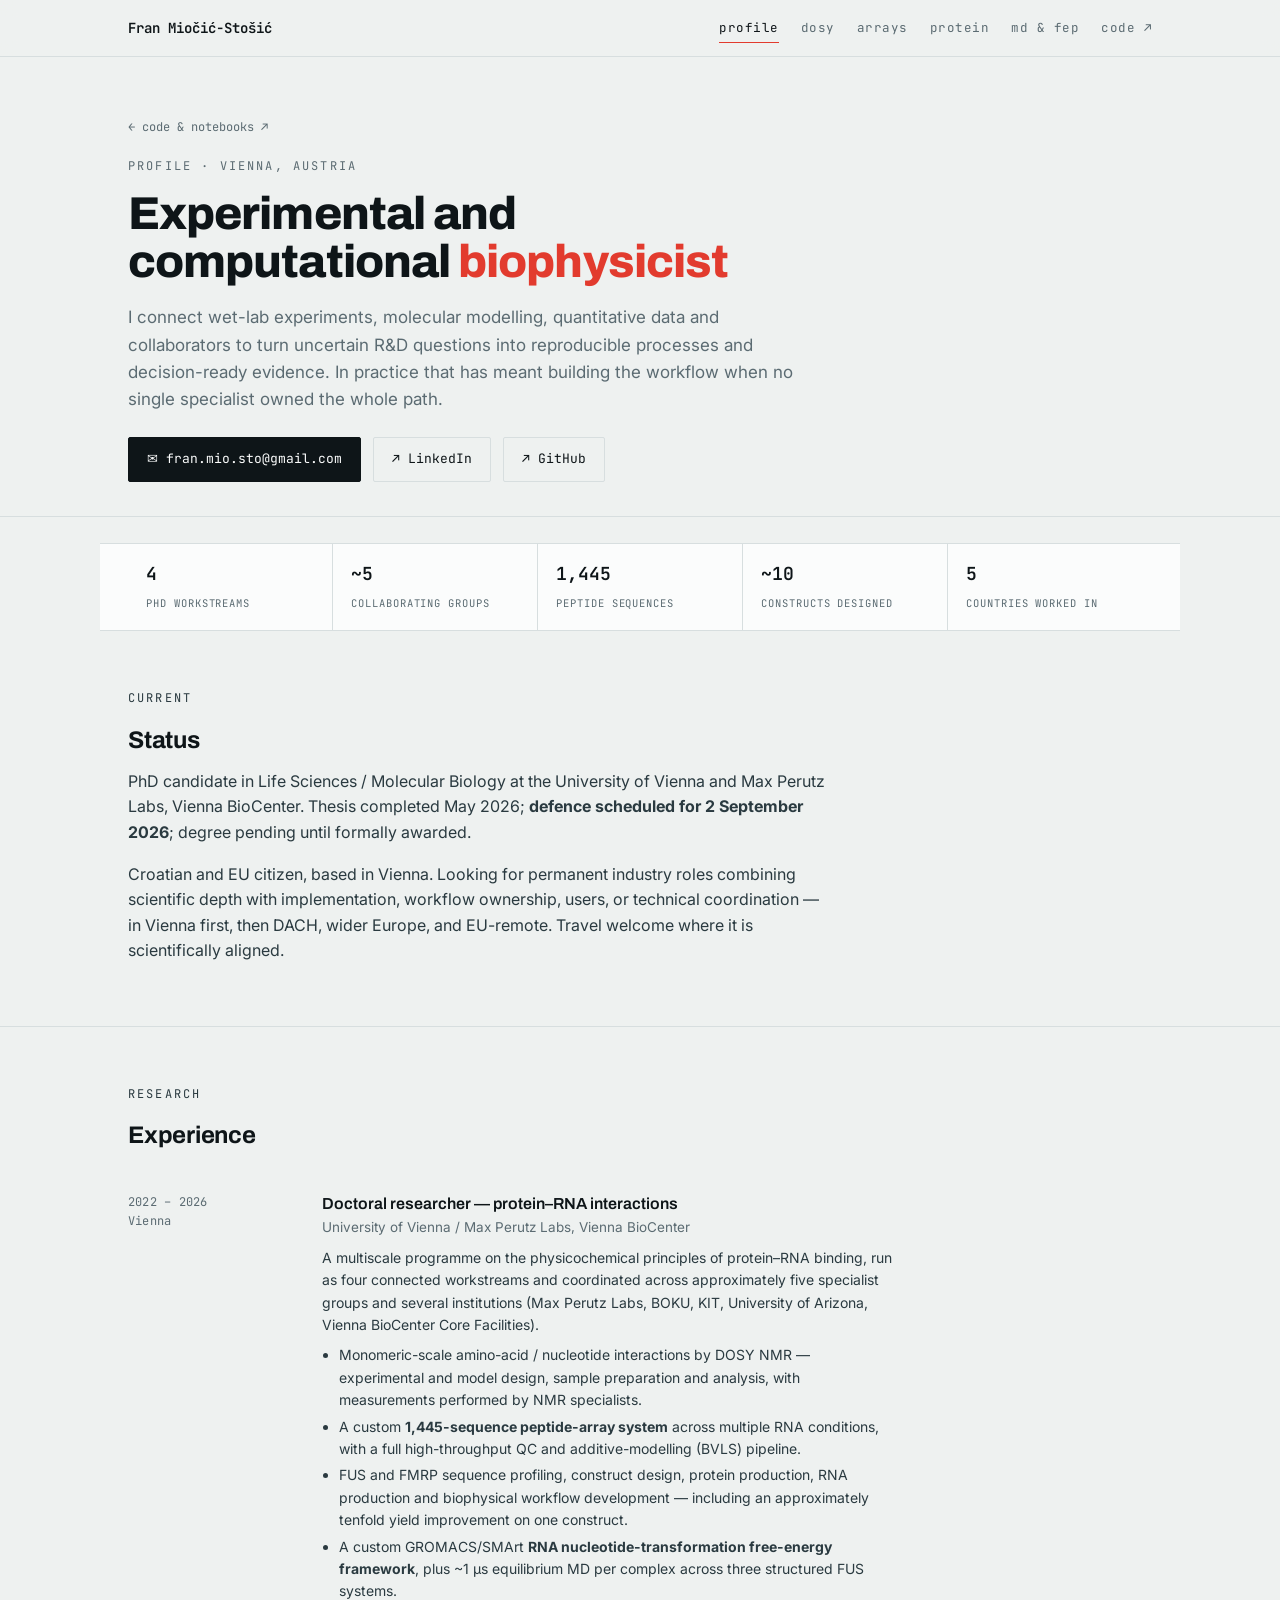
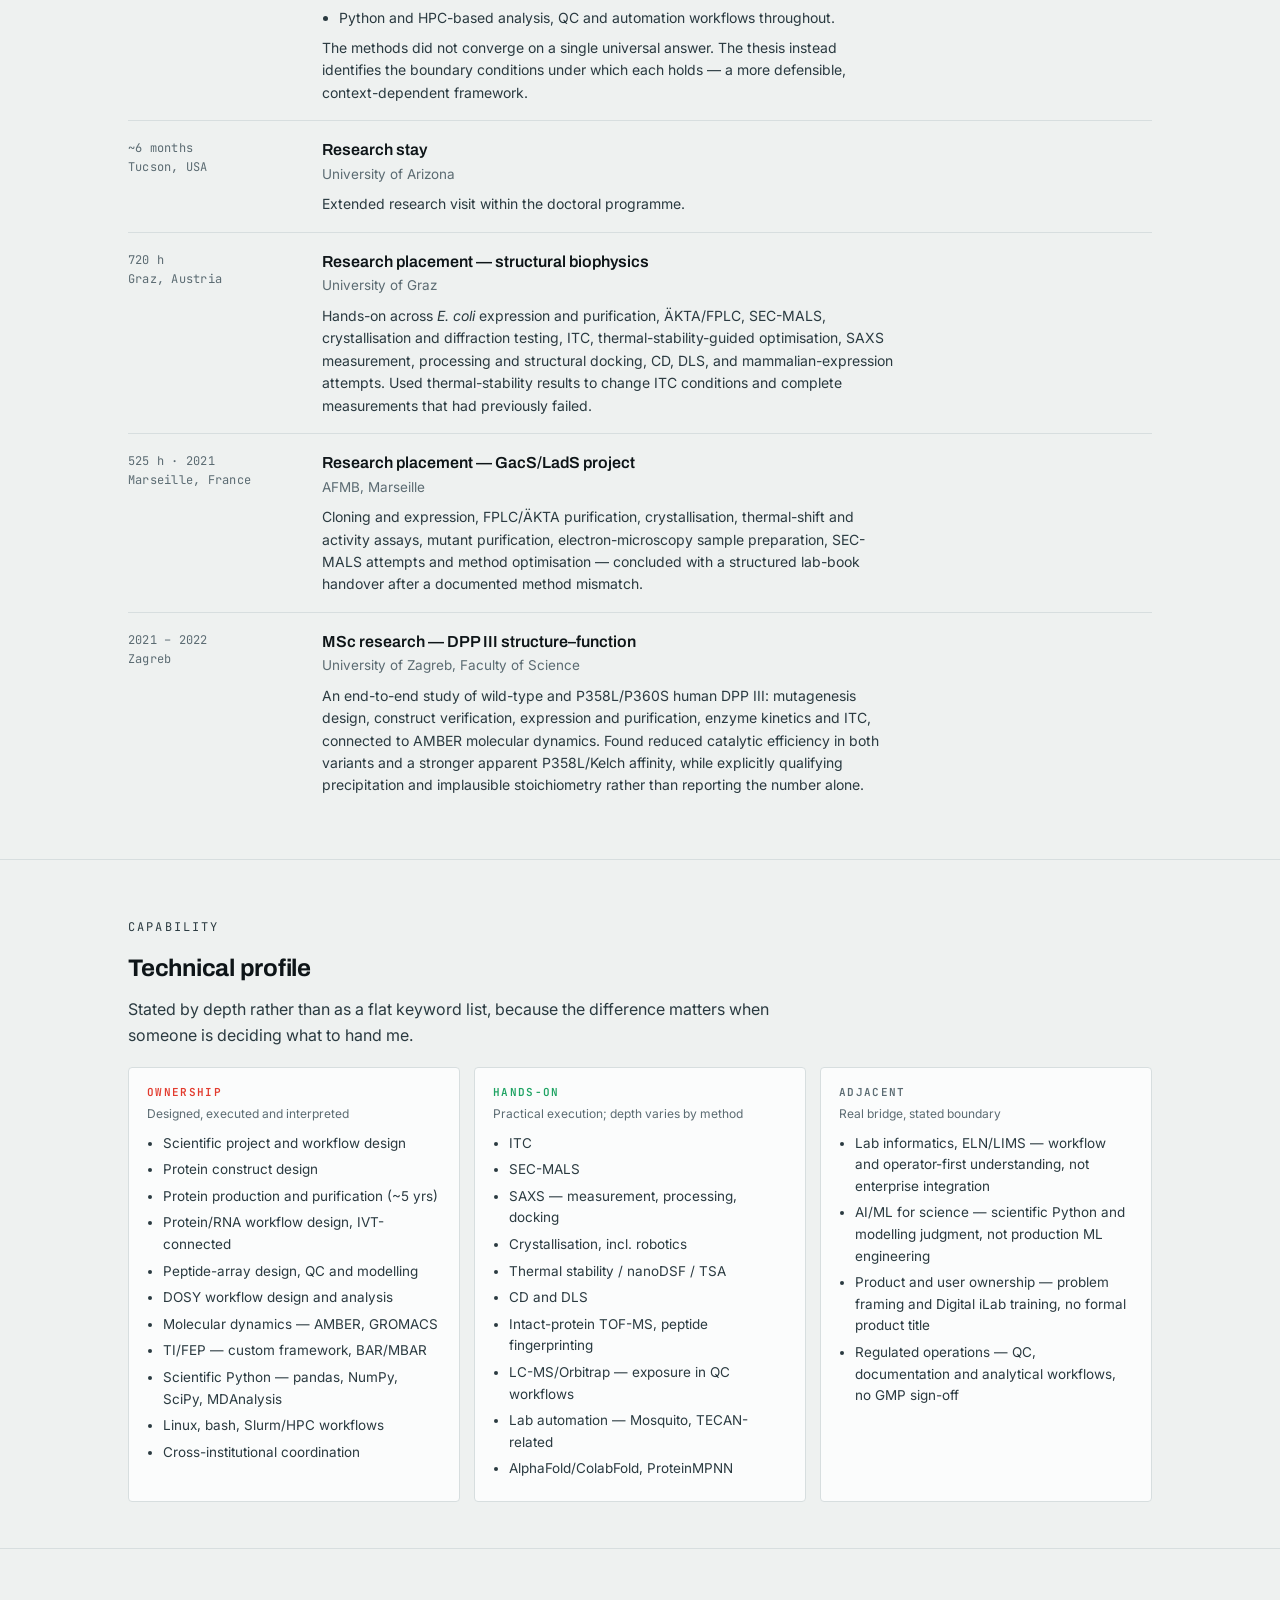
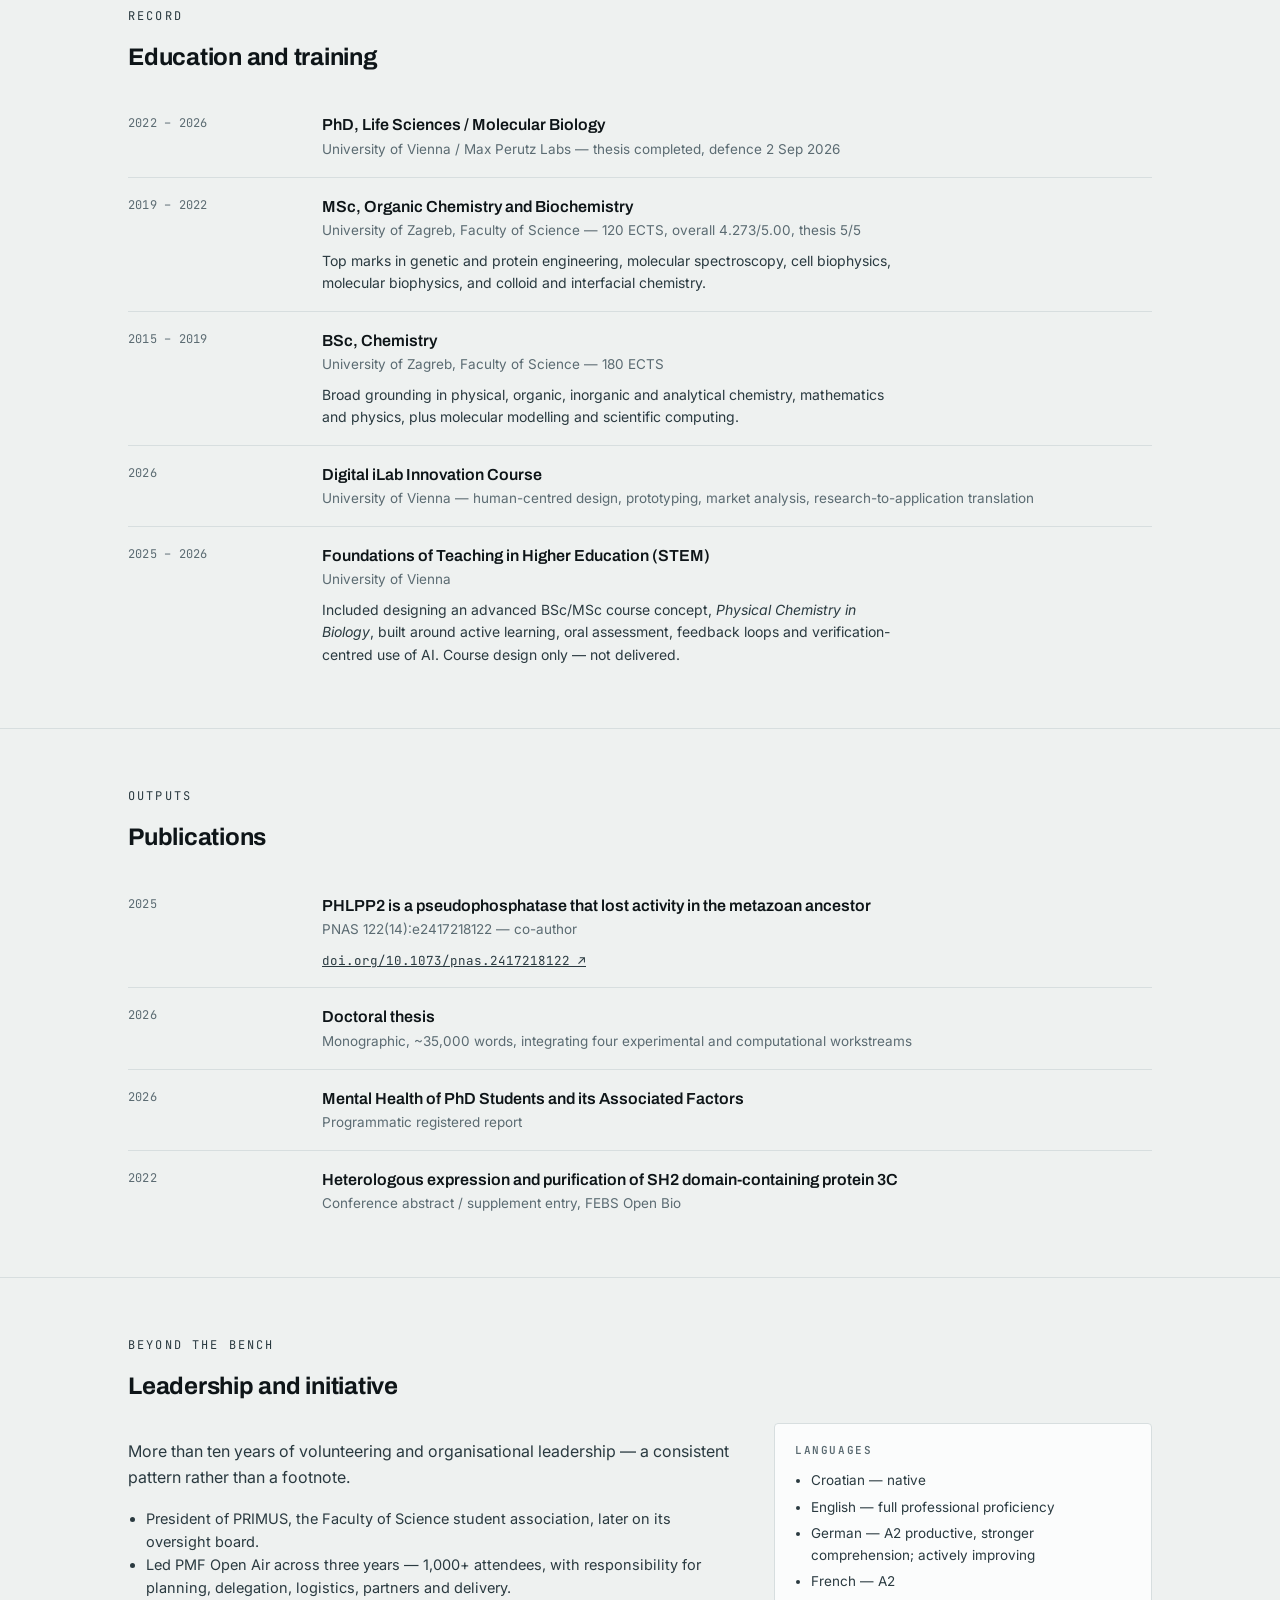
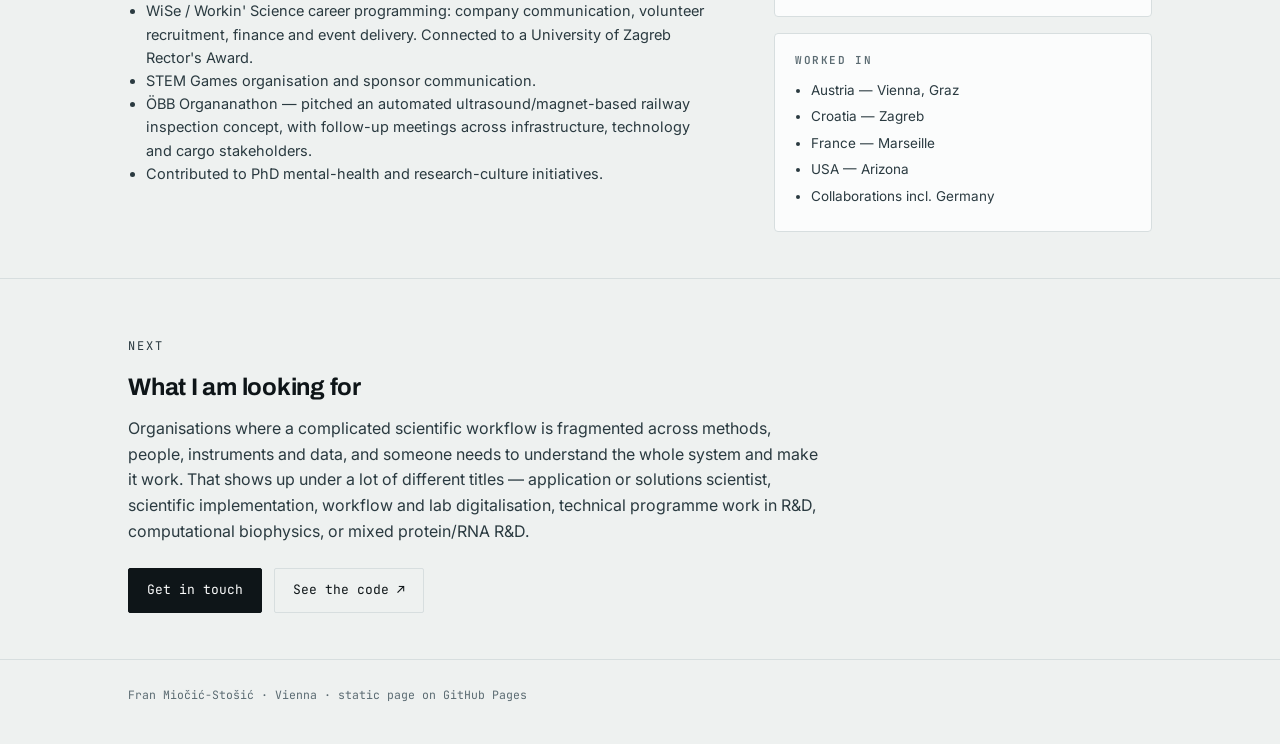
==== index.html @ 75b1667c "Add files via upload" ====
<!doctype html>
<html lang="en">
<head>
<meta charset="utf-8">
<meta name="viewport" content="width=device-width, initial-scale=1">
<title>Profile — Fran Miočić-Stošić</title>
<meta name="description" content="Experimental and computational biophysicist, Vienna. Protein–RNA workflows across wet lab, molecular simulation, and quantitative analysis.">
<link rel="preconnect" href="https://fonts.googleapis.com">
<link rel="preconnect" href="https://fonts.gstatic.com" crossorigin>
<link href="https://fonts.googleapis.com/css2?family=Archivo:wght@500;600;700;800&family=Inter:wght@400;500;600&family=JetBrains+Mono:wght@400;500;600&display=swap" rel="stylesheet">
<link rel="stylesheet" href="assets/site.css">
<style>
.cv-row{display:grid;grid-template-columns:170px 1fr;gap:24px;padding:16px 0;border-top:1px solid var(--hair)}
.cv-row:first-of-type{border-top:none}
.cv-when{font-family:var(--mono);font-size:12px;color:var(--muted);letter-spacing:.02em;padding-top:2px}
.cv-what b{font-family:var(--display);font-size:16px;font-weight:600;display:block}
.cv-what .where{font-size:13.5px;color:var(--muted);margin-top:1px}
.cv-what p{font-size:14px;margin:8px 0 0;max-width:64ch}
.cv-what ul{margin:8px 0 0;padding-left:17px;font-size:14px;color:#2a3a40;max-width:64ch}
.cv-what ul li{margin-bottom:4px}
@media(max-width:640px){.cv-row{grid-template-columns:1fr;gap:6px}}
.skillgrid{display:grid;grid-template-columns:repeat(3,1fr);gap:14px;margin-top:18px}
@media(max-width:860px){.skillgrid{grid-template-columns:1fr}}
.skillcol{background:var(--paper);border:1px solid var(--hair);border-radius:4px;padding:16px 18px}
.skillcol h4{font-family:var(--mono);font-size:11px;letter-spacing:.12em;text-transform:uppercase;margin:0 0 4px;font-weight:600}
.skillcol .sub{font-size:12px;color:var(--muted);margin:0 0 10px;line-height:1.45}
.skillcol ul{margin:0;padding-left:16px;font-size:13.5px;color:#2a3a40}
.skillcol ul li{margin-bottom:5px}
.t1 h4{color:var(--cy5)} .t2 h4{color:var(--cy3)} .t3 h4{color:var(--muted)}
.factbar{display:flex;flex-wrap:wrap;gap:0;border-top:1px solid var(--hair);border-bottom:1px solid var(--hair);background:var(--paper);margin-top:26px}
.factbar div{flex:1 1 0;min-width:150px;padding:16px 18px;border-left:1px solid var(--hair)}
.factbar div:first-child{border-left:none}
.factbar b{font-family:var(--mono);font-weight:600;font-size:18px;display:block}
.factbar span{font-family:var(--mono);font-size:10.5px;letter-spacing:.09em;text-transform:uppercase;color:var(--muted)}
</style>
</head>
<body>

<div class="topbar"><div class="wrap">
  <a class="brandmark" href="index.html">Fran Miočić-Stošić</a>
  <nav class="navlinks">
    <a class="here" href="index.html">profile</a>
    <a href="dosy-binding-modelling.html">dosy</a>
    <a href="peptide-array-binding.html">arrays</a>
    <a href="protein-expression-purification.html">protein</a>
    <a href="md-free-energy-perturbation.html">md &amp; fep</a>
    <a class="hide-sm" href="https://franmiosto-hub.github.io/biophysics-portfolio/#work" target="_blank" rel="noopener noreferrer">code ↗</a>
  </nav>
</div></div>

<header class="pagehead"><div class="wrap">
  <a class="crumb" href="https://franmiosto-hub.github.io/biophysics-portfolio/" target="_blank" rel="noopener noreferrer">← code &amp; notebooks ↗</a>
  <p class="eyebrow" style="margin-top:18px">Profile · Vienna, Austria</p>
  <h1>Experimental and computational <span class="accent">biophysicist</span></h1>
  <p class="lede">I connect wet-lab experiments, molecular modelling, quantitative data and collaborators to turn uncertain R&amp;D questions into reproducible processes and decision-ready evidence. In practice that has meant building the workflow when no single specialist owned the whole path.</p>
  <div class="cta-row">
    <a class="btn" href="mailto:fran.mio.sto@gmail.com">✉ fran.mio.sto@gmail.com</a>
    <a class="btn ghost" href="https://www.linkedin.com/in/fran-mio%C4%8Di%C4%87-sto%C5%A1i%C4%87-3236ba212/" target="_blank" rel="noopener noreferrer">↗ LinkedIn</a>
    <a class="btn ghost" href="https://github.com/franmiosto-hub" target="_blank" rel="noopener noreferrer">↗ GitHub</a>
  </div>
</div></header>

<div class="factbar wrap" style="max-width:1080px">
  <div><b>4</b><span>PhD workstreams</span></div>
  <div><b>~5</b><span>collaborating groups</span></div>
  <div><b>1,445</b><span>peptide sequences</span></div>
  <div><b>~10</b><span>constructs designed</span></div>
  <div><b>5</b><span>countries worked in</span></div>
</div>

<main>

<section class="section"><div class="wrap">
  <p class="eyebrow">Current</p>
  <h2>Status</h2>
  <p style="margin-top:10px">PhD candidate in Life Sciences / Molecular Biology at the University of Vienna and Max Perutz Labs, Vienna BioCenter. Thesis completed May 2026; <strong>defence scheduled for 2 September 2026</strong>; degree pending until formally awarded.</p>
  <p>Croatian and EU citizen, based in Vienna. Looking for permanent industry roles combining scientific depth with implementation, workflow ownership, users, or technical coordination — in Vienna first, then DACH, wider Europe, and EU-remote. Travel welcome where it is scientifically aligned.</p>
</div></section>

<hr class="rule">

<section class="section"><div class="wrap">
  <p class="eyebrow">Research</p>
  <h2>Experience</h2>

  <div style="margin-top:20px">
    <div class="cv-row">
      <div class="cv-when">2022 – 2026<br>Vienna</div>
      <div class="cv-what">
        <b>Doctoral researcher — protein–RNA interactions</b>
        <div class="where">University of Vienna / Max Perutz Labs, Vienna BioCenter</div>
        <p>A multiscale programme on the physicochemical principles of protein–RNA binding, run as four connected workstreams and coordinated across approximately five specialist groups and several institutions (Max Perutz Labs, BOKU, KIT, University of Arizona, Vienna BioCenter Core Facilities).</p>
        <ul>
          <li>Monomeric-scale amino-acid / nucleotide interactions by DOSY NMR — experimental and model design, sample preparation and analysis, with measurements performed by NMR specialists.</li>
          <li>A custom <strong>1,445-sequence peptide-array system</strong> across multiple RNA conditions, with a full high-throughput QC and additive-modelling (BVLS) pipeline.</li>
          <li>FUS and FMRP sequence profiling, construct design, protein production, RNA production and biophysical workflow development — including an approximately tenfold yield improvement on one construct.</li>
          <li>A custom GROMACS/SMArt <strong>RNA nucleotide-transformation free-energy framework</strong>, plus ~1 µs equilibrium MD per complex across three structured FUS systems.</li>
          <li>Python and HPC-based analysis, QC and automation workflows throughout.</li>
        </ul>
        <p>The methods did not converge on a single universal answer. The thesis instead identifies the boundary conditions under which each holds — a more defensible, context-dependent framework.</p>
      </div>
    </div>

    <div class="cv-row">
      <div class="cv-when">~6 months<br>Tucson, USA</div>
      <div class="cv-what">
        <b>Research stay</b>
        <div class="where">University of Arizona</div>
        <p>Extended research visit within the doctoral programme.</p>
      </div>
    </div>

    <div class="cv-row">
      <div class="cv-when">720 h<br>Graz, Austria</div>
      <div class="cv-what">
        <b>Research placement — structural biophysics</b>
        <div class="where">University of Graz</div>
        <p>Hands-on across <em>E. coli</em> expression and purification, ÄKTA/FPLC, SEC-MALS, crystallisation and diffraction testing, ITC, thermal-stability-guided optimisation, SAXS measurement, processing and structural docking, CD, DLS, and mammalian-expression attempts. Used thermal-stability results to change ITC conditions and complete measurements that had previously failed.</p>
      </div>
    </div>

    <div class="cv-row">
      <div class="cv-when">525 h · 2021<br>Marseille, France</div>
      <div class="cv-what">
        <b>Research placement — GacS/LadS project</b>
        <div class="where">AFMB, Marseille</div>
        <p>Cloning and expression, FPLC/ÄKTA purification, crystallisation, thermal-shift and activity assays, mutant purification, electron-microscopy sample preparation, SEC-MALS attempts and method optimisation — concluded with a structured lab-book handover after a documented method mismatch.</p>
      </div>
    </div>

    <div class="cv-row">
      <div class="cv-when">2021 – 2022<br>Zagreb</div>
      <div class="cv-what">
        <b>MSc research — DPP III structure–function</b>
        <div class="where">University of Zagreb, Faculty of Science</div>
        <p>An end-to-end study of wild-type and P358L/P360S human DPP III: mutagenesis design, construct verification, expression and purification, enzyme kinetics and ITC, connected to AMBER molecular dynamics. Found reduced catalytic efficiency in both variants and a stronger apparent P358L/Kelch affinity, while explicitly qualifying precipitation and implausible stoichiometry rather than reporting the number alone.</p>
      </div>
    </div>
  </div>
</div></section>

<hr class="rule">

<section class="section"><div class="wrap">
  <p class="eyebrow">Capability</p>
  <h2>Technical profile</h2>
  <p style="margin-top:10px;max-width:70ch">Stated by depth rather than as a flat keyword list, because the difference matters when someone is deciding what to hand me.</p>

  <div class="skillgrid">
    <div class="skillcol t1">
      <h4>Ownership</h4>
      <p class="sub">Designed, executed and interpreted</p>
      <ul>
        <li>Scientific project and workflow design</li>
        <li>Protein construct design</li>
        <li>Protein production and purification (~5 yrs)</li>
        <li>Protein/RNA workflow design, IVT-connected</li>
        <li>Peptide-array design, QC and modelling</li>
        <li>DOSY workflow design and analysis</li>
        <li>Molecular dynamics — AMBER, GROMACS</li>
        <li>TI/FEP — custom framework, BAR/MBAR</li>
        <li>Scientific Python — pandas, NumPy, SciPy, MDAnalysis</li>
        <li>Linux, bash, Slurm/HPC workflows</li>
        <li>Cross-institutional coordination</li>
      </ul>
    </div>
    <div class="skillcol t2">
      <h4>Hands-on</h4>
      <p class="sub">Practical execution; depth varies by method</p>
      <ul>
        <li>ITC</li>
        <li>SEC-MALS</li>
        <li>SAXS — measurement, processing, docking</li>
        <li>Crystallisation, incl. robotics</li>
        <li>Thermal stability / nanoDSF / TSA</li>
        <li>CD and DLS</li>
        <li>Intact-protein TOF-MS, peptide fingerprinting</li>
        <li>LC-MS/Orbitrap — exposure in QC workflows</li>
        <li>Lab automation — Mosquito, TECAN-related</li>
        <li>AlphaFold/ColabFold, ProteinMPNN</li>
      </ul>
    </div>
    <div class="skillcol t3">
      <h4>Adjacent</h4>
      <p class="sub">Real bridge, stated boundary</p>
      <ul>
        <li>Lab informatics, ELN/LIMS — workflow and operator-first understanding, not enterprise integration</li>
        <li>AI/ML for science — scientific Python and modelling judgment, not production ML engineering</li>
        <li>Product and user ownership — problem framing and Digital iLab training, no formal product title</li>
        <li>Regulated operations — QC, documentation and analytical workflows, no GMP sign-off</li>
      </ul>
    </div>
  </div>
</div></section>

<hr class="rule">

<section class="section"><div class="wrap">
  <p class="eyebrow">Record</p>
  <h2>Education and training</h2>
  <div style="margin-top:20px">
    <div class="cv-row">
      <div class="cv-when">2022 – 2026</div>
      <div class="cv-what"><b>PhD, Life Sciences / Molecular Biology</b>
        <div class="where">University of Vienna / Max Perutz Labs — thesis completed, defence 2 Sep 2026</div></div>
    </div>
    <div class="cv-row">
      <div class="cv-when">2019 – 2022</div>
      <div class="cv-what"><b>MSc, Organic Chemistry and Biochemistry</b>
        <div class="where">University of Zagreb, Faculty of Science — 120 ECTS, overall 4.273/5.00, thesis 5/5</div>
        <p>Top marks in genetic and protein engineering, molecular spectroscopy, cell biophysics, molecular biophysics, and colloid and interfacial chemistry.</p></div>
    </div>
    <div class="cv-row">
      <div class="cv-when">2015 – 2019</div>
      <div class="cv-what"><b>BSc, Chemistry</b>
        <div class="where">University of Zagreb, Faculty of Science — 180 ECTS</div>
        <p>Broad grounding in physical, organic, inorganic and analytical chemistry, mathematics and physics, plus molecular modelling and scientific computing.</p></div>
    </div>
    <div class="cv-row">
      <div class="cv-when">2026</div>
      <div class="cv-what"><b>Digital iLab Innovation Course</b>
        <div class="where">University of Vienna — human-centred design, prototyping, market analysis, research-to-application translation</div></div>
    </div>
    <div class="cv-row">
      <div class="cv-when">2025 – 2026</div>
      <div class="cv-what"><b>Foundations of Teaching in Higher Education (STEM)</b>
        <div class="where">University of Vienna</div>
        <p>Included designing an advanced BSc/MSc course concept, <em>Physical Chemistry in Biology</em>, built around active learning, oral assessment, feedback loops and verification-centred use of AI. Course design only — not delivered.</p></div>
    </div>
  </div>
</div></section>

<hr class="rule">

<section class="section"><div class="wrap">
  <p class="eyebrow">Outputs</p>
  <h2>Publications</h2>
  <div style="margin-top:20px">
    <div class="cv-row">
      <div class="cv-when">2025</div>
      <div class="cv-what"><b>PHLPP2 is a pseudophosphatase that lost activity in the metazoan ancestor</b>
        <div class="where">PNAS 122(14):e2417218122 — co-author</div>
        <p><a href="https://doi.org/10.1073/pnas.2417218122" target="_blank" rel="noopener noreferrer" class="mono" style="font-size:12.5px">doi.org/10.1073/pnas.2417218122 ↗</a></p></div>
    </div>
    <div class="cv-row">
      <div class="cv-when">2026</div>
      <div class="cv-what"><b>Doctoral thesis</b>
        <div class="where">Monographic, ~35,000 words, integrating four experimental and computational workstreams</div></div>
    </div>
    <div class="cv-row">
      <div class="cv-when">2026</div>
      <div class="cv-what"><b>Mental Health of PhD Students and its Associated Factors</b>
        <div class="where">Programmatic registered report</div></div>
    </div>
    <div class="cv-row">
      <div class="cv-when">2022</div>
      <div class="cv-what"><b>Heterologous expression and purification of SH2 domain-containing protein 3C</b>
        <div class="where">Conference abstract / supplement entry, FEBS Open Bio</div></div>
    </div>
  </div>
</div></section>

<hr class="rule">

<section class="section"><div class="wrap">
  <p class="eyebrow">Beyond the bench</p>
  <h2>Leadership and initiative</h2>
  <div class="cols" style="margin-top:18px">
    <div>
      <p>More than ten years of volunteering and organisational leadership — a consistent pattern rather than a footnote.</p>
      <ul style="font-size:14.5px;color:#2a3a40;max-width:64ch;padding-left:18px">
        <li>President of PRIMUS, the Faculty of Science student association, later on its oversight board.</li>
        <li>Led PMF Open Air across three years — 1,000+ attendees, with responsibility for planning, delegation, logistics, partners and delivery.</li>
        <li>WiSe / Workin' Science career programming: company communication, volunteer recruitment, finance and event delivery. Connected to a University of Zagreb Rector's Award.</li>
        <li>STEM Games organisation and sponsor communication.</li>
        <li>ÖBB Organanathon — pitched an automated ultrasound/magnet-based railway inspection concept, with follow-up meetings across infrastructure, technology and cargo stakeholders.</li>
        <li>Contributed to PhD mental-health and research-culture initiatives.</li>
      </ul>
    </div>
    <aside>
      <div class="panel">
        <h4>Languages</h4>
        <ul>
          <li>Croatian — native</li>
          <li>English — full professional proficiency</li>
          <li>German — A2 productive, stronger comprehension; actively improving</li>
          <li>French — A2</li>
        </ul>
      </div>
      <div class="panel">
        <h4>Worked in</h4>
        <ul>
          <li>Austria — Vienna, Graz</li>
          <li>Croatia — Zagreb</li>
          <li>France — Marseille</li>
          <li>USA — Arizona</li>
          <li>Collaborations incl. Germany</li>
        </ul>
      </div>
    </aside>
  </div>
</div></section>

<hr class="rule">

<section class="section"><div class="wrap">
  <p class="eyebrow">Next</p>
  <h2>What I am looking for</h2>
  <p style="margin-top:10px">Organisations where a complicated scientific workflow is fragmented across methods, people, instruments and data, and someone needs to understand the whole system and make it work. That shows up under a lot of different titles — application or solutions scientist, scientific implementation, workflow and lab digitalisation, technical programme work in R&amp;D, computational biophysics, or mixed protein/RNA R&amp;D.</p>
  <div class="cta-row">
    <a class="btn" href="mailto:fran.mio.sto@gmail.com">Get in touch</a>
    <a class="btn ghost" href="https://franmiosto-hub.github.io/biophysics-portfolio/#work" target="_blank" rel="noopener noreferrer">See the code ↗</a>
  </div>
</div></section>

</main>

<footer><div class="wrap">Fran Miočić-Stošić · Vienna · static page on GitHub Pages</div></footer>
</body>
</html>
---- assets/site.css ----
/* Shared styles for biophysics-portfolio subpages.
   Palette and typography mirror index.html. */
:root{
  --bench:#eef1f0; --paper:#fbfcfc; --ink:#0e1518; --muted:#5b6b72;
  --hair:#d7dedf; --cy5:#e23b2e; --cy3:#1fa363;
  --display:'Archivo',system-ui,sans-serif; --body:'Inter',system-ui,sans-serif; --mono:'JetBrains Mono',monospace;
}
*{box-sizing:border-box}
html{scroll-behavior:smooth}
body{margin:0;background:var(--bench);color:var(--ink);font-family:var(--body);line-height:1.6;-webkit-font-smoothing:antialiased}
a{color:inherit}
.wrap{max-width:1080px;margin:0 auto;padding:0 28px}
.mono{font-family:var(--mono)}
.eyebrow{font-family:var(--mono);font-size:12px;letter-spacing:.18em;text-transform:uppercase;color:var(--muted)}

/* topbar */
.topbar{position:sticky;top:0;z-index:20;background:rgba(238,241,240,.82);backdrop-filter:blur(8px);border-bottom:1px solid var(--hair)}
.topbar .wrap{display:flex;align-items:center;justify-content:space-between;height:56px}
.brandmark{font-family:var(--mono);font-weight:600;font-size:14px;text-decoration:none}
.navlinks{display:flex;gap:22px;font-family:var(--mono);font-size:12.5px;letter-spacing:.04em}
.navlinks a{color:var(--muted);text-decoration:none;padding:4px 0;border-bottom:1px solid transparent;transition:.15s}
.navlinks a:hover,.navlinks a:focus-visible{color:var(--ink);border-color:var(--cy5)}
.navlinks a.here{color:var(--ink);border-color:var(--cy5)}
@media(max-width:760px){.navlinks{gap:14px;font-size:11.5px}}
@media(max-width:560px){.navlinks a.hide-sm{display:none}}

/* page header */
.pagehead{padding:56px 0 34px;border-bottom:1px solid var(--hair)}
.crumb{font-family:var(--mono);font-size:12px;color:var(--muted);text-decoration:none}
.crumb:hover{color:var(--cy5)}
.pagehead h1{font-family:var(--display);font-weight:800;font-size:clamp(28px,4.4vw,46px);line-height:1.05;letter-spacing:-.02em;margin:14px 0 0;max-width:22ch}
.pagehead h1 .accent{color:var(--cy5)}
.lede{font-size:17px;color:var(--muted);max-width:62ch;margin:18px 0 0}
.lede strong{color:var(--ink);font-weight:600}
.tags{display:flex;flex-wrap:wrap;gap:6px;margin-top:22px}
.tag{font-family:var(--mono);font-size:10.5px;letter-spacing:.03em;color:var(--muted);border:1px solid var(--hair);border-radius:2px;padding:3px 8px;background:var(--paper)}

/* content */
.section{padding:46px 0}
.section h2{font-family:var(--display);font-weight:700;font-size:24px;letter-spacing:-.01em;margin:0 0 4px}
.section h3{font-family:var(--display);font-weight:600;font-size:17px;margin:26px 0 6px}
.section p{max-width:70ch;color:#2a3a40}
.rule{border:none;border-top:1px solid var(--hair);margin:0}

/* two-column layout */
.cols{display:grid;grid-template-columns:1.6fr 1fr;gap:42px;align-items:start}
@media(max-width:860px){.cols{grid-template-columns:1fr;gap:28px}}

/* side panel */
.panel{background:var(--paper);border:1px solid var(--hair);border-radius:4px;padding:18px 20px}
.panel h4{font-family:var(--mono);font-size:11px;letter-spacing:.14em;text-transform:uppercase;color:var(--muted);margin:0 0 10px;font-weight:600}
.panel ul{margin:0;padding-left:16px;font-size:13.5px;color:#2a3a40}
.panel ul li{margin-bottom:5px}
.panel + .panel{margin-top:16px}

/* step list */
.steps{counter-reset:step;list-style:none;padding:0;margin:14px 0 0}
.steps li{counter-increment:step;position:relative;padding:0 0 16px 44px;border-left:1px solid var(--hair);margin-left:14px}
.steps li:last-child{border-left-color:transparent;padding-bottom:0}
.steps li::before{content:counter(step,decimal-leading-zero);position:absolute;left:-14px;top:0;width:28px;height:28px;display:grid;place-items:center;border-radius:3px;background:var(--cy5);color:var(--paper);font-family:var(--mono);font-size:11px;font-weight:600}
.steps li.alt::before{background:var(--cy3)}
.steps b{font-family:var(--display);font-size:15px;display:block;margin-bottom:2px}
.steps span{font-size:13.5px;color:var(--muted)}

/* code block */
pre.code-block{background:var(--paper);border:1px solid var(--hair);border-left:3px solid var(--cy3);border-radius:3px;padding:14px 16px;overflow-x:auto;font-family:var(--mono);font-size:12.5px;line-height:1.65;color:#243036;margin:14px 0}

/* figure */
.figure{background:var(--paper);border:1px solid var(--hair);border-radius:4px;padding:16px 16px 10px}
.figure .figlabel{display:flex;justify-content:space-between;font-family:var(--mono);font-size:11px;color:var(--muted);letter-spacing:.06em;margin-bottom:6px}
.figcap{font-family:var(--mono);font-size:11px;color:var(--muted);margin-top:8px;line-height:1.5}
svg .grid{stroke:var(--hair);stroke-width:1}
svg .axis{stroke:#b9c3c5;stroke-width:1}
svg .curve{fill:none;stroke-width:2.5;stroke-linecap:round}
svg .c5{stroke:var(--cy5)} svg .c3{stroke:var(--cy3)}

/* notebook links */
.nblist{display:grid;gap:2px;margin-top:10px}
.nblist a{display:flex;gap:14px;align-items:baseline;text-decoration:none;padding:10px;margin-left:-10px;border-radius:3px;transition:background .12s}
.nblist a:hover,.nblist a:focus-visible{background:var(--paper)}
.nblist .nb-name{font-family:var(--mono);font-size:12.5px;color:var(--cy5);flex:0 0 auto;width:26px}
.nblist .nb-title{font-size:13.5px}
.nblist .nb-desc{color:var(--muted);font-size:12.5px}

.btn{font-family:var(--mono);font-size:13px;text-decoration:none;padding:11px 18px;border-radius:2px;border:1px solid var(--ink);background:var(--ink);color:var(--paper);transition:.15s;display:inline-block}
.btn:hover,.btn:focus-visible{background:transparent;color:var(--ink)}
.btn.ghost{background:transparent;color:var(--ink);border-color:var(--hair)}
.btn.ghost:hover,.btn.ghost:focus-visible{border-color:var(--cy5);color:var(--cy5)}
.cta-row{display:flex;flex-wrap:wrap;gap:12px;margin-top:24px}

.note{margin-top:26px;font-family:var(--mono);font-size:11.5px;color:var(--muted);background:var(--paper);border:1px dashed var(--hair);border-radius:3px;padding:12px 14px;line-height:1.6}
footer{padding:26px 0 40px;font-family:var(--mono);font-size:11.5px;color:var(--muted);border-top:1px solid var(--hair)}
:focus-visible{outline:2px solid var(--cy5);outline-offset:2px}
@media (prefers-reduced-motion:reduce){*{animation:none!important;transition:none!important}}
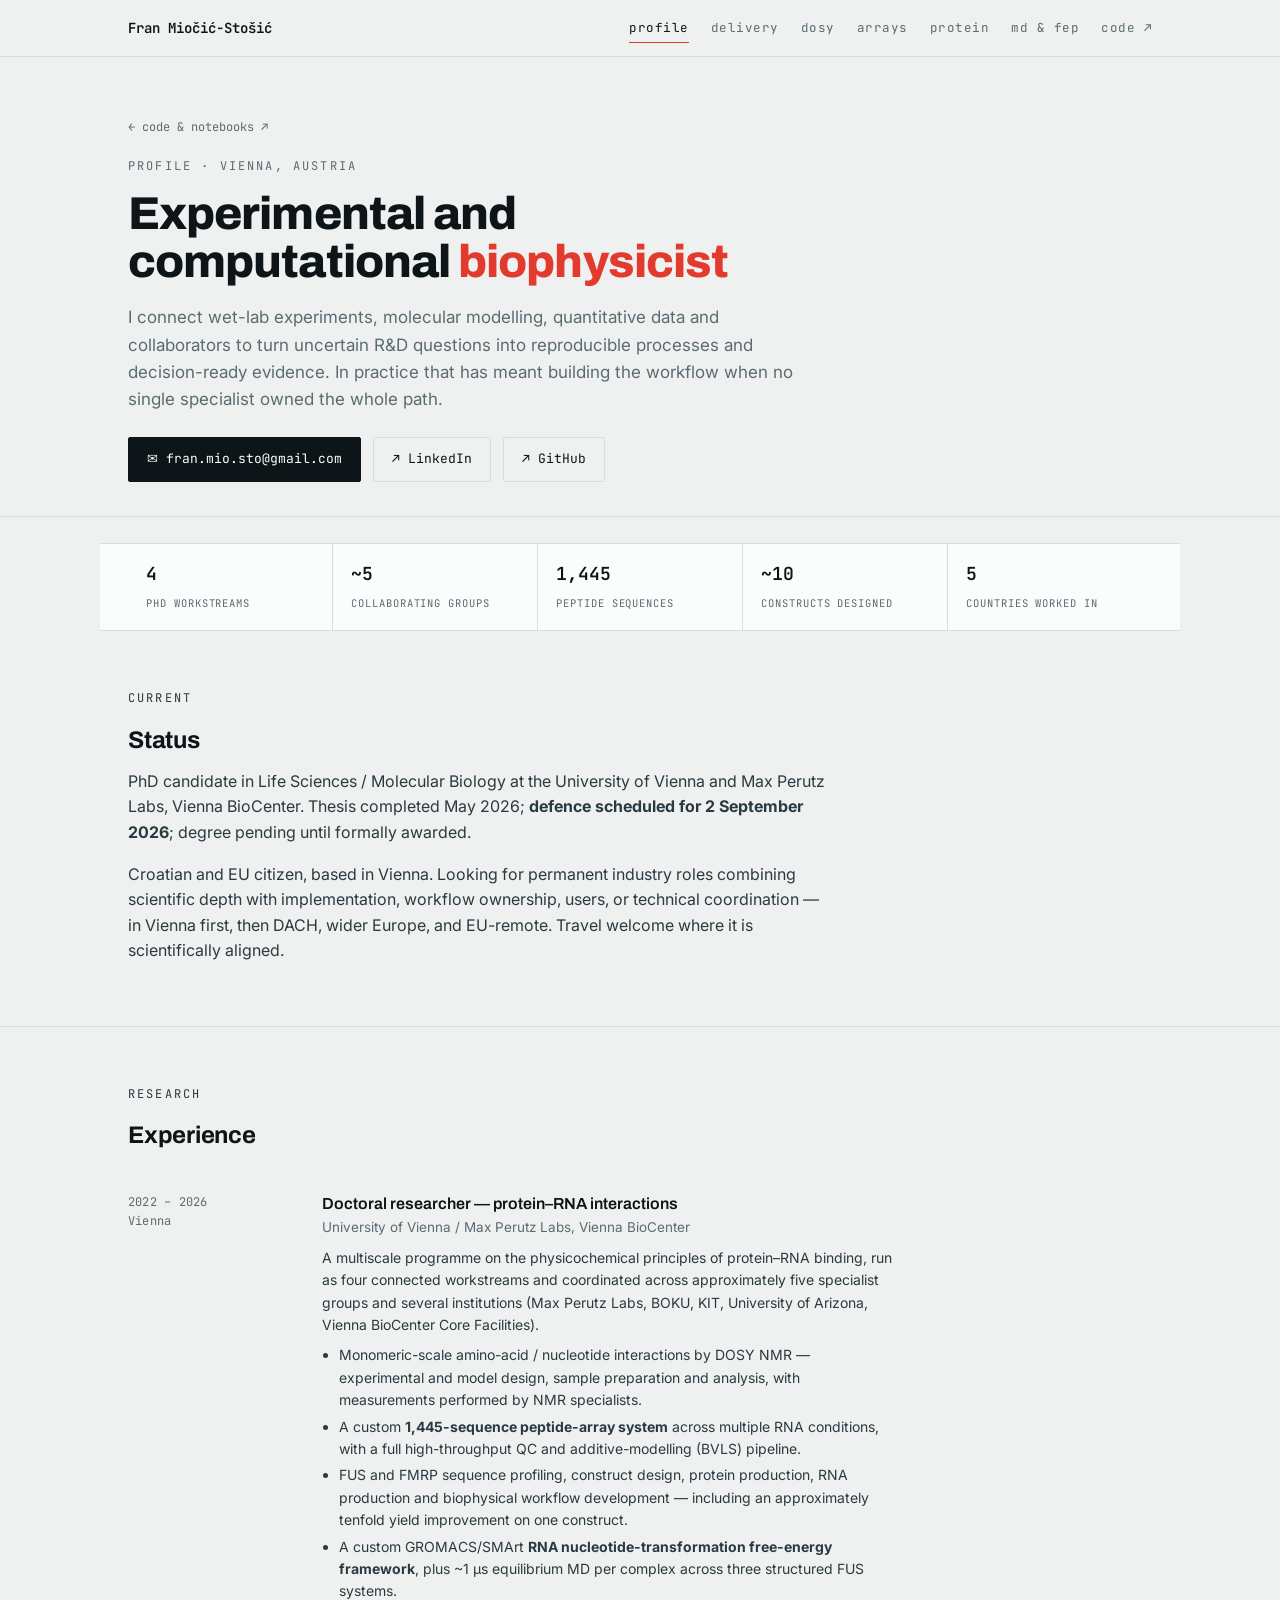
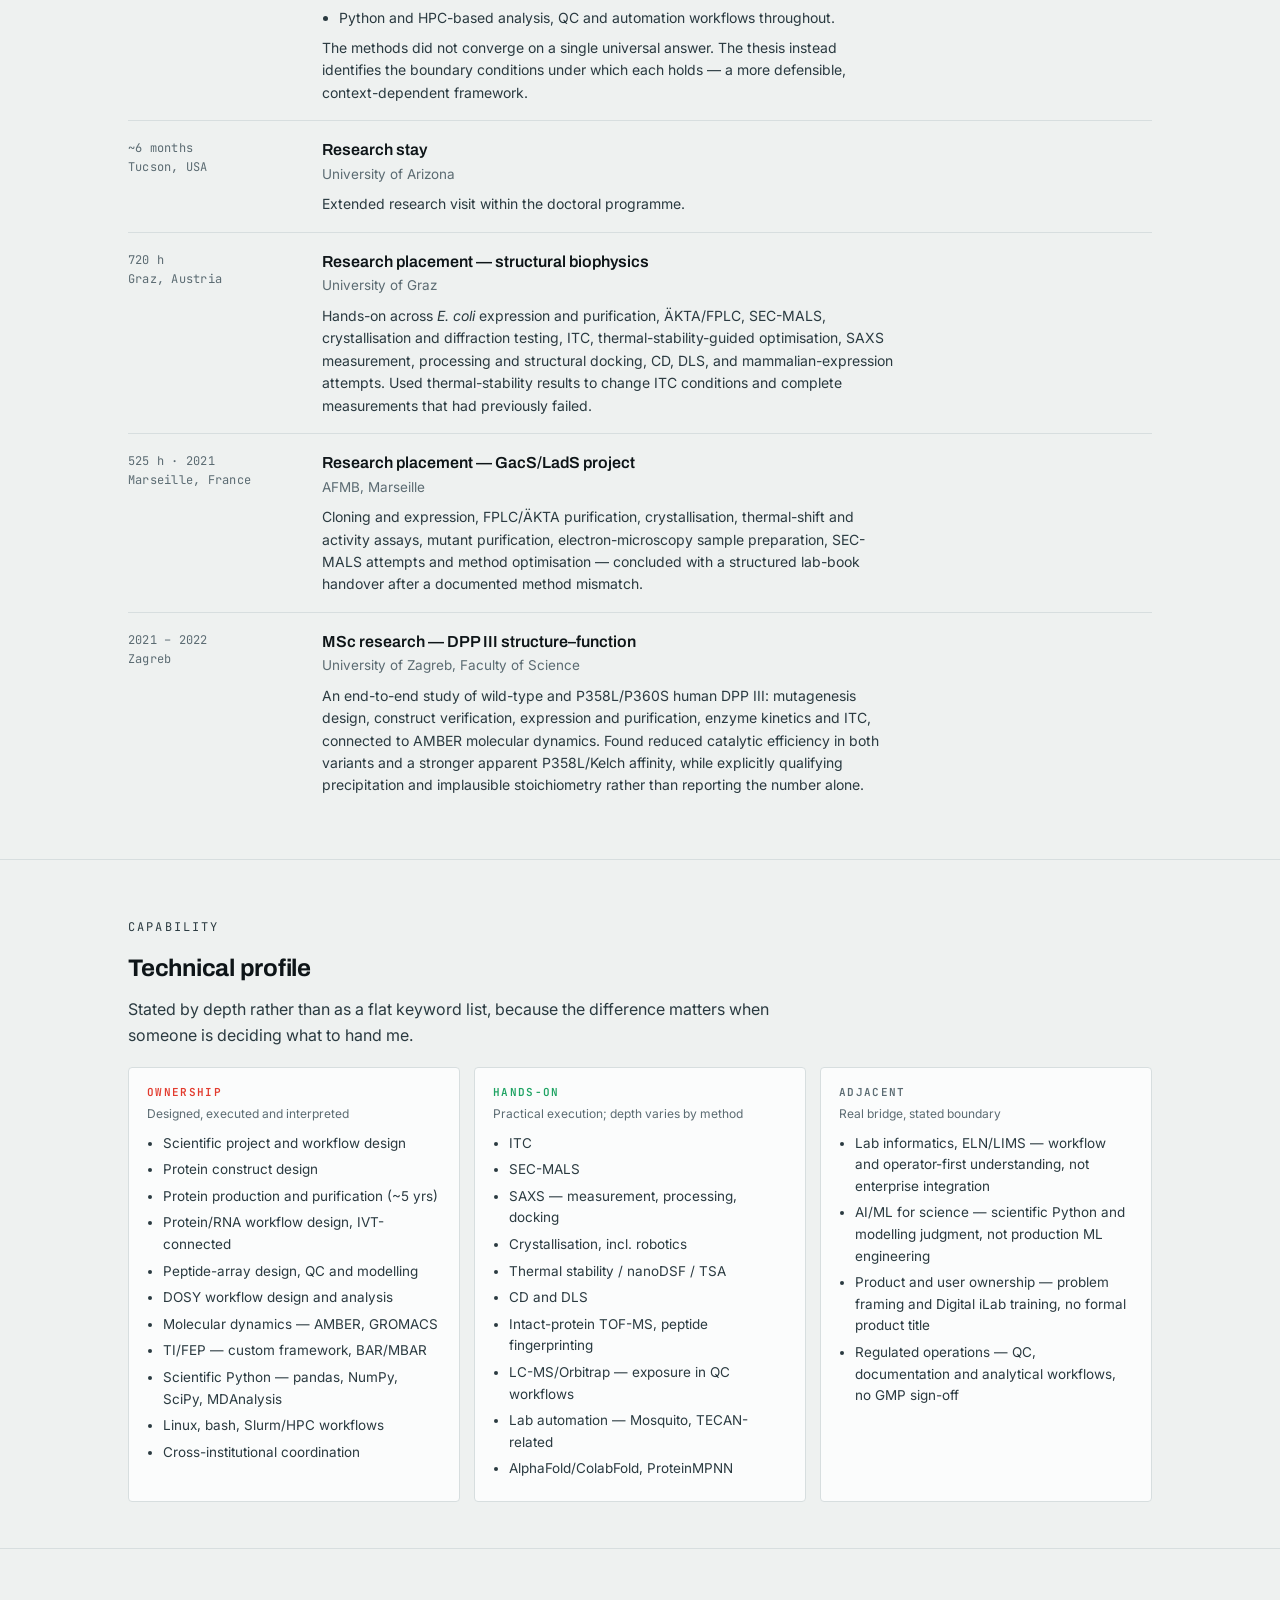
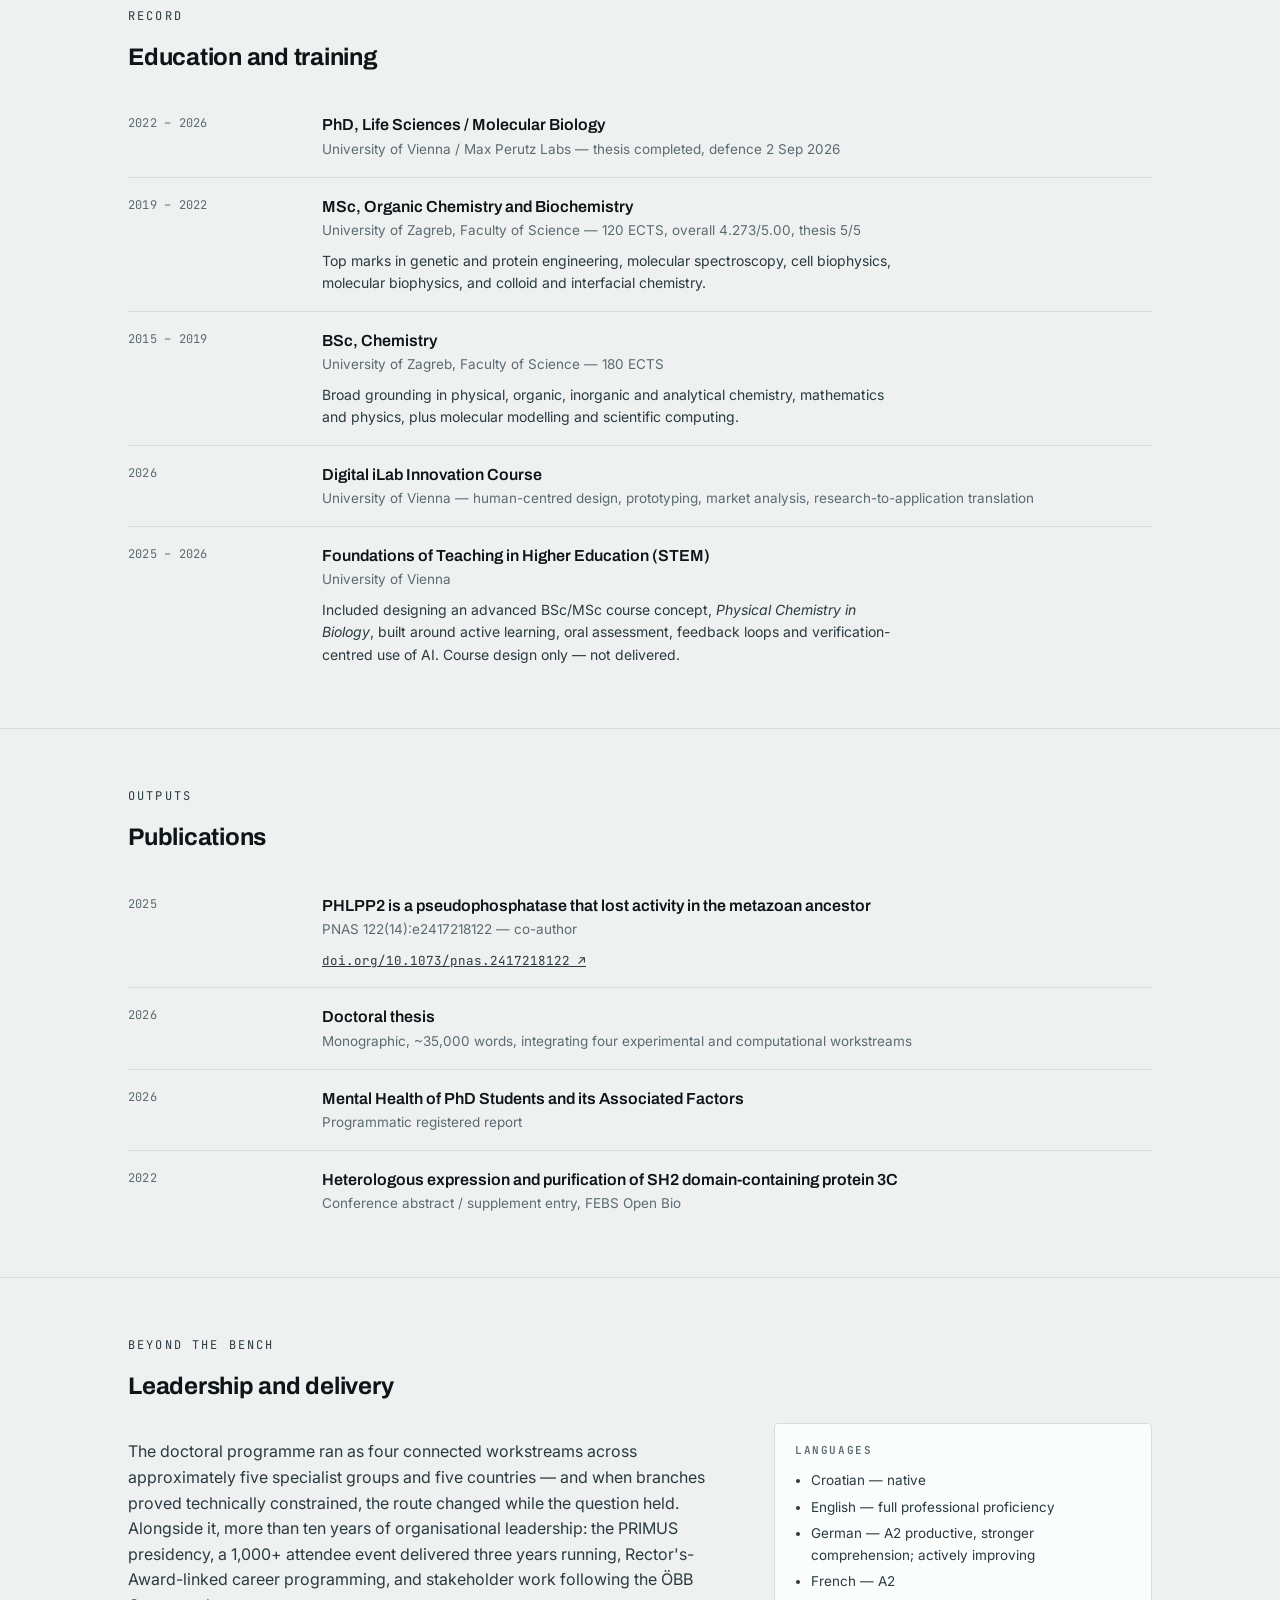
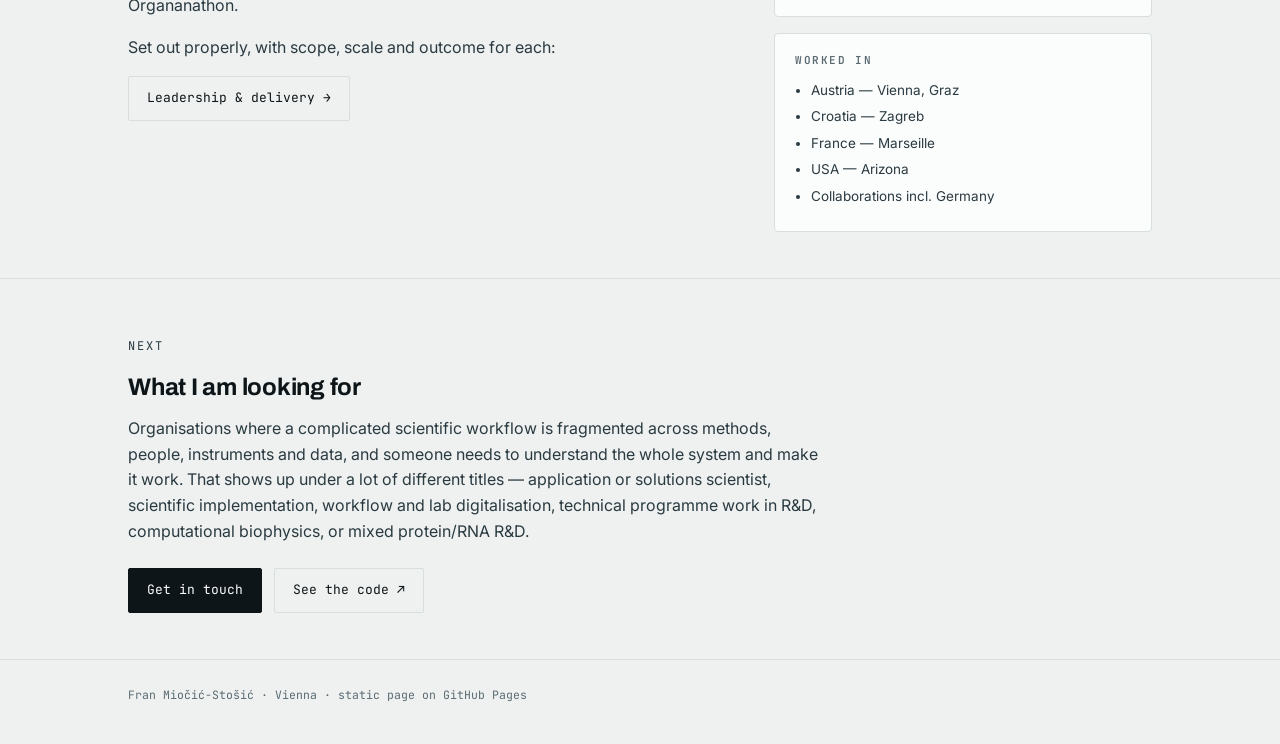
==== commit e4674492: "Adding leadership and delivery" ====
--- a/index.html
+++ b/index.html
@@ -40,6 +40,7 @@
   <a class="brandmark" href="index.html">Fran Miočić-Stošić</a>
   <nav class="navlinks">
     <a class="here" href="index.html">profile</a>
+    <a href="leadership-delivery.html">delivery</a>
     <a href="dosy-binding-modelling.html">dosy</a>
     <a href="peptide-array-binding.html">arrays</a>
     <a href="protein-expression-purification.html">protein</a>
@@ -264,18 +265,14 @@
 
 <section class="section"><div class="wrap">
   <p class="eyebrow">Beyond the bench</p>
-  <h2>Leadership and initiative</h2>
+  <h2>Leadership and delivery</h2>
   <div class="cols" style="margin-top:18px">
     <div>
-      <p>More than ten years of volunteering and organisational leadership — a consistent pattern rather than a footnote.</p>
-      <ul style="font-size:14.5px;color:#2a3a40;max-width:64ch;padding-left:18px">
-        <li>President of PRIMUS, the Faculty of Science student association, later on its oversight board.</li>
-        <li>Led PMF Open Air across three years — 1,000+ attendees, with responsibility for planning, delegation, logistics, partners and delivery.</li>
-        <li>WiSe / Workin' Science career programming: company communication, volunteer recruitment, finance and event delivery. Connected to a University of Zagreb Rector's Award.</li>
-        <li>STEM Games organisation and sponsor communication.</li>
-        <li>ÖBB Organanathon — pitched an automated ultrasound/magnet-based railway inspection concept, with follow-up meetings across infrastructure, technology and cargo stakeholders.</li>
-        <li>Contributed to PhD mental-health and research-culture initiatives.</li>
-      </ul>
+      <p>The doctoral programme ran as four connected workstreams across approximately five specialist groups and five countries — and when branches proved technically constrained, the route changed while the question held. Alongside it, more than ten years of organisational leadership: the PRIMUS presidency, a 1,000+ attendee event delivered three years running, Rector's-Award-linked career programming, and stakeholder work following the ÖBB Organanathon.</p>
+      <p>Set out properly, with scope, scale and outcome for each:</p>
+      <div class="cta-row" style="margin-top:14px">
+        <a class="btn ghost" href="leadership-delivery.html">Leadership &amp; delivery →</a>
+      </div>
     </div>
     <aside>
       <div class="panel">
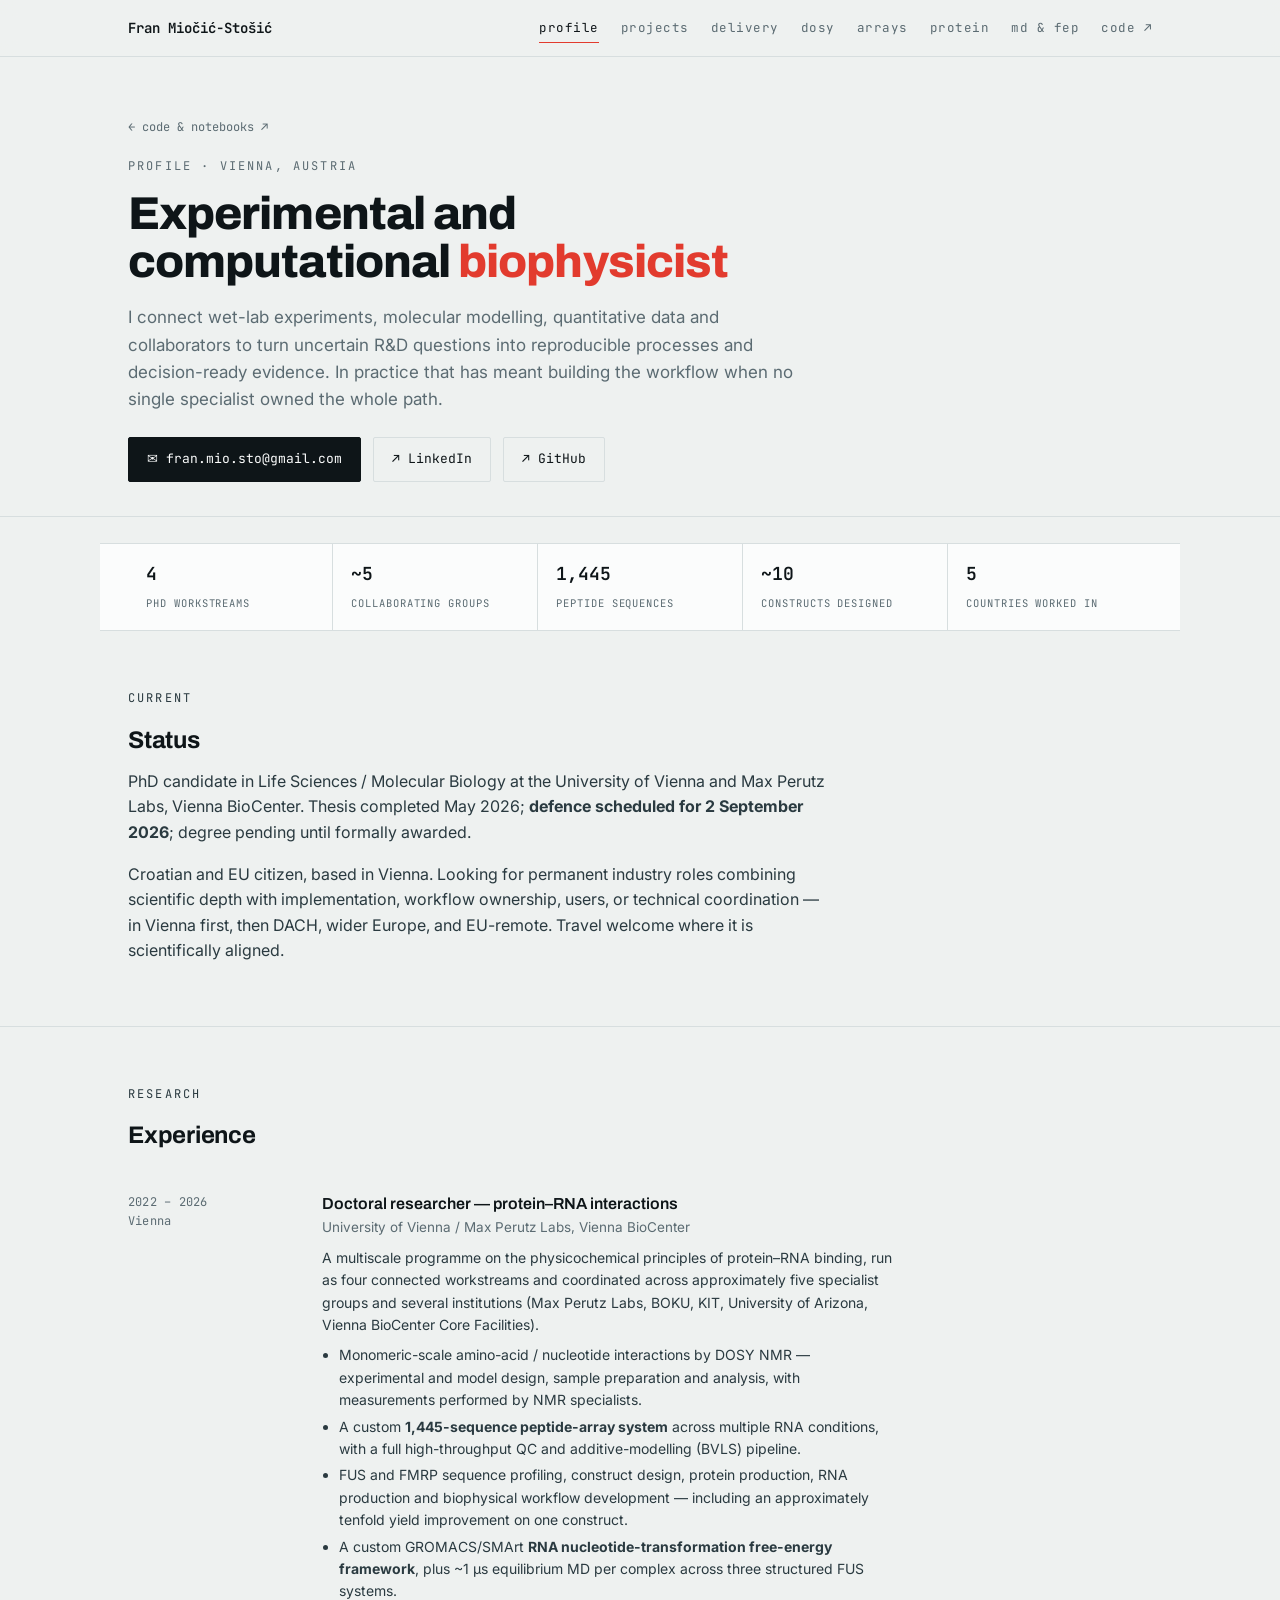
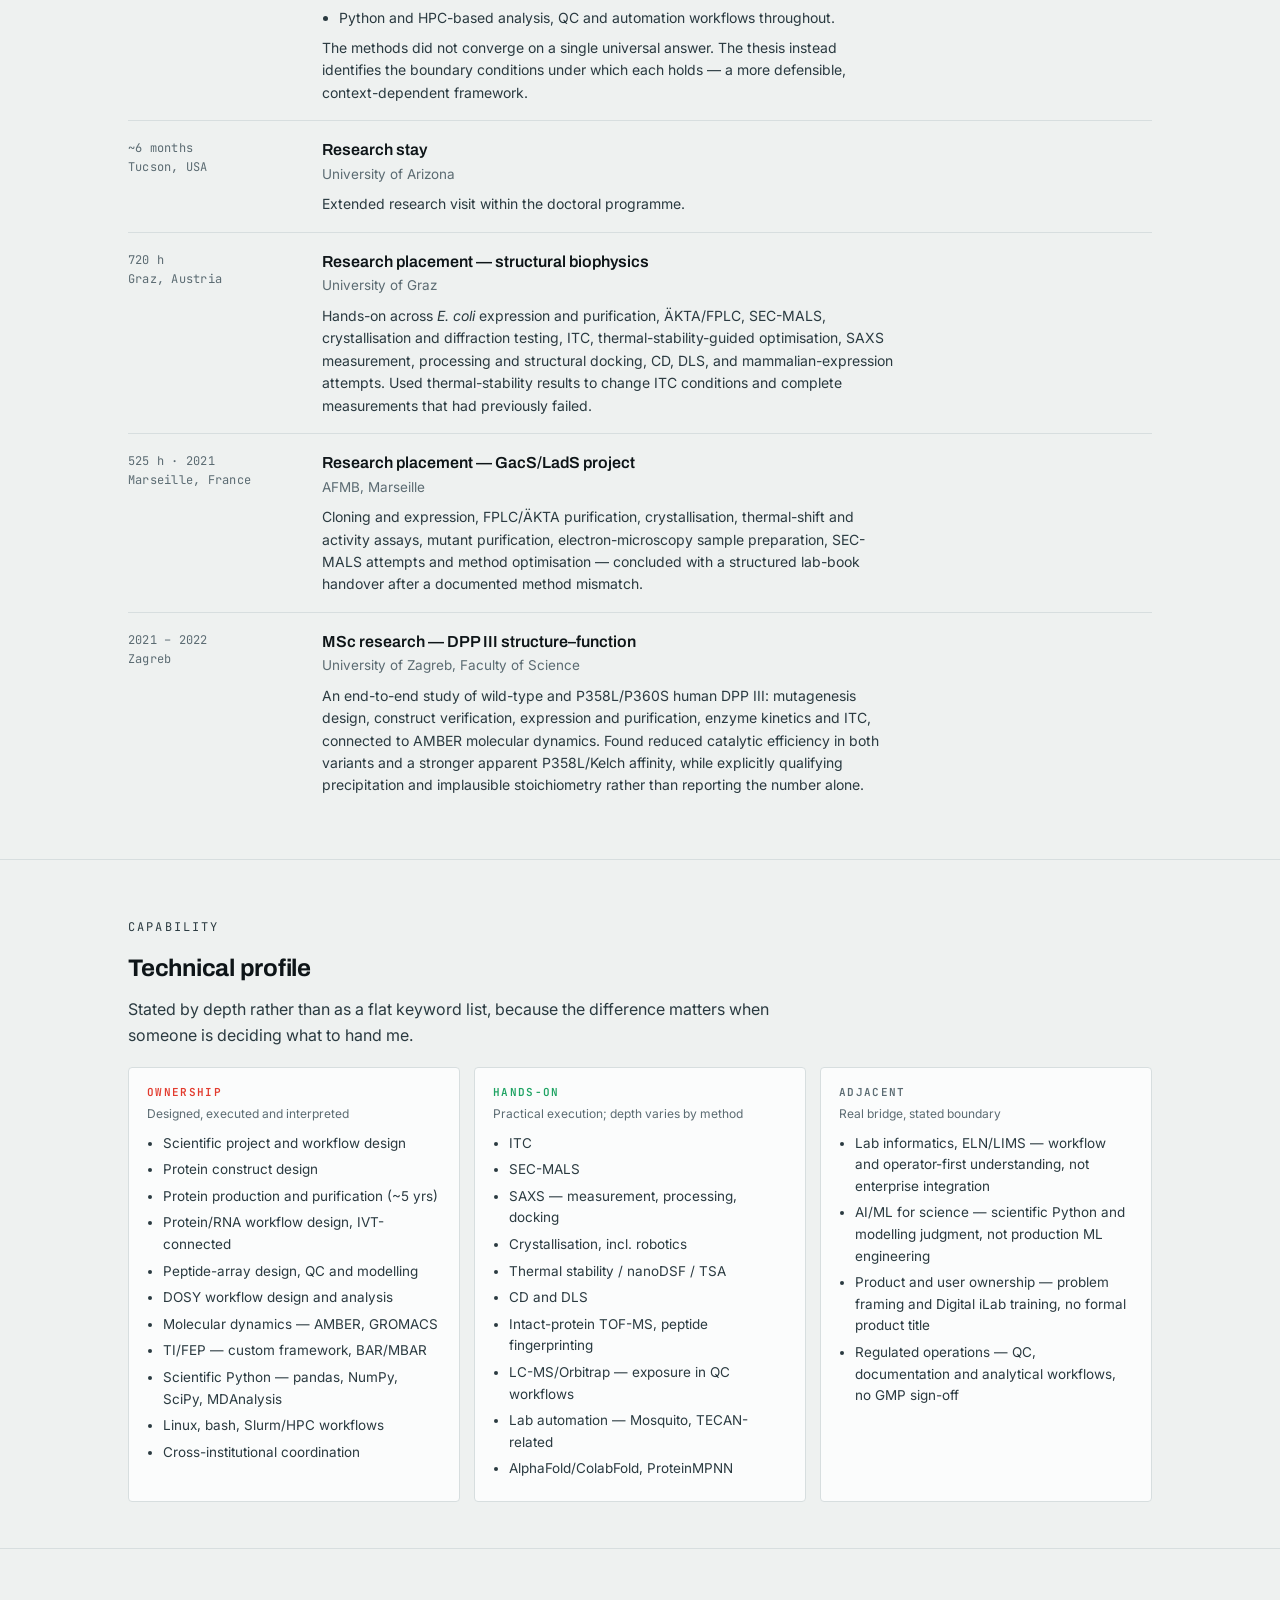
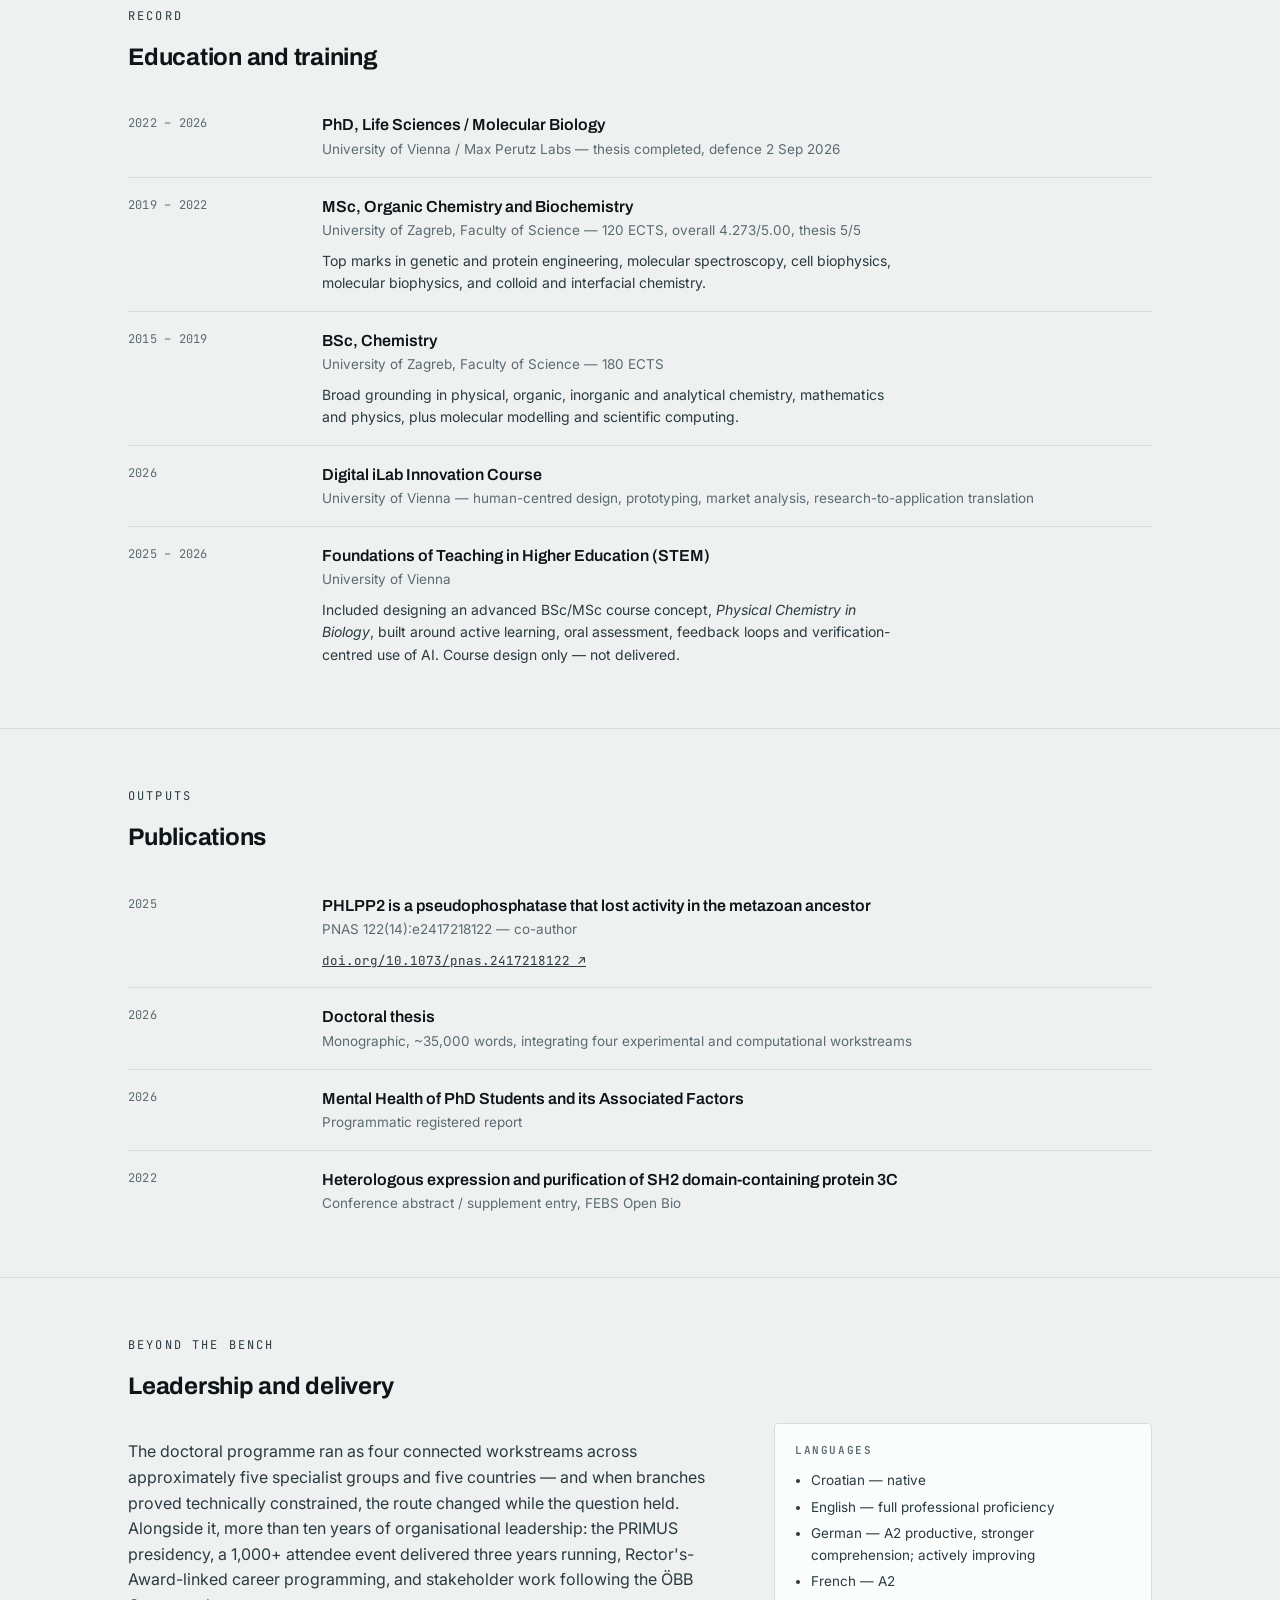
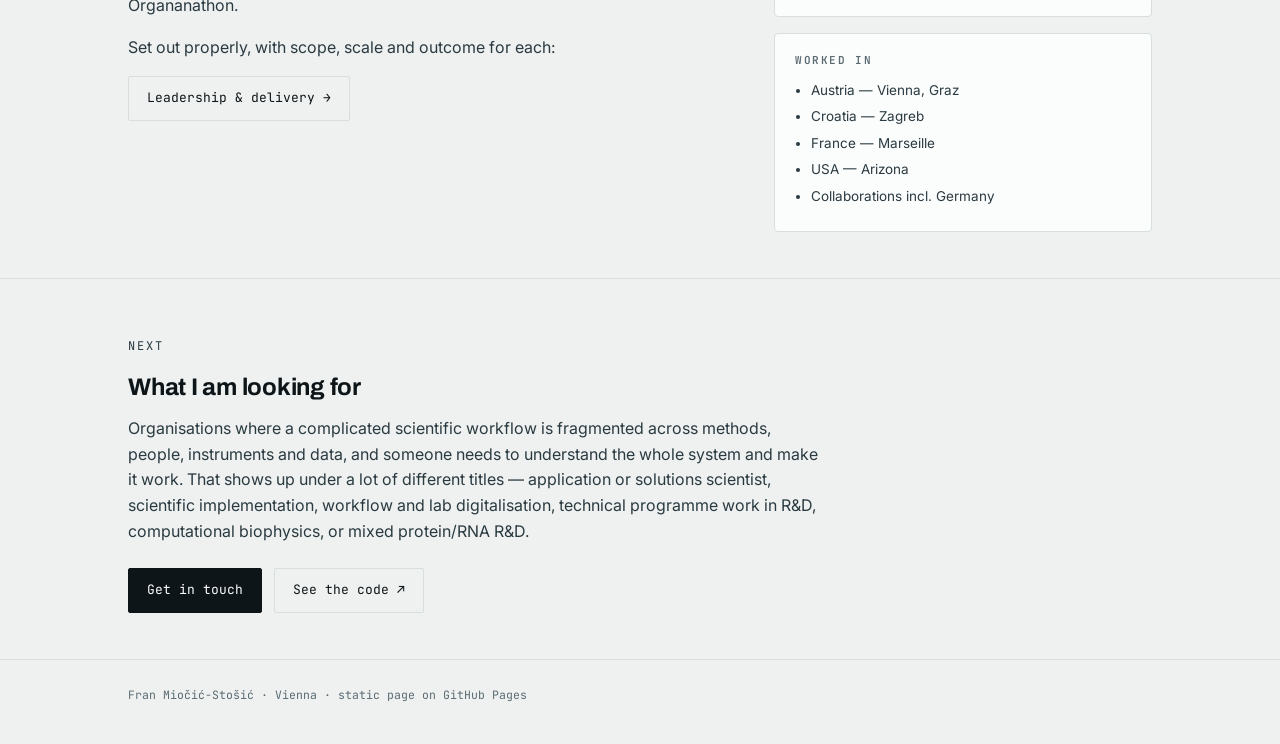
==== commit f26f7720: "Add research projects page New projects.html with five research projects (bachelor's thesis, France " ====
--- a/index.html
+++ b/index.html
@@ -40,6 +40,7 @@
   <a class="brandmark" href="index.html">Fran Miočić-Stošić</a>
   <nav class="navlinks">
     <a class="here" href="index.html">profile</a>
+    <a href="projects.html">projects</a>
     <a href="leadership-delivery.html">delivery</a>
     <a href="dosy-binding-modelling.html">dosy</a>
     <a href="peptide-array-binding.html">arrays</a>
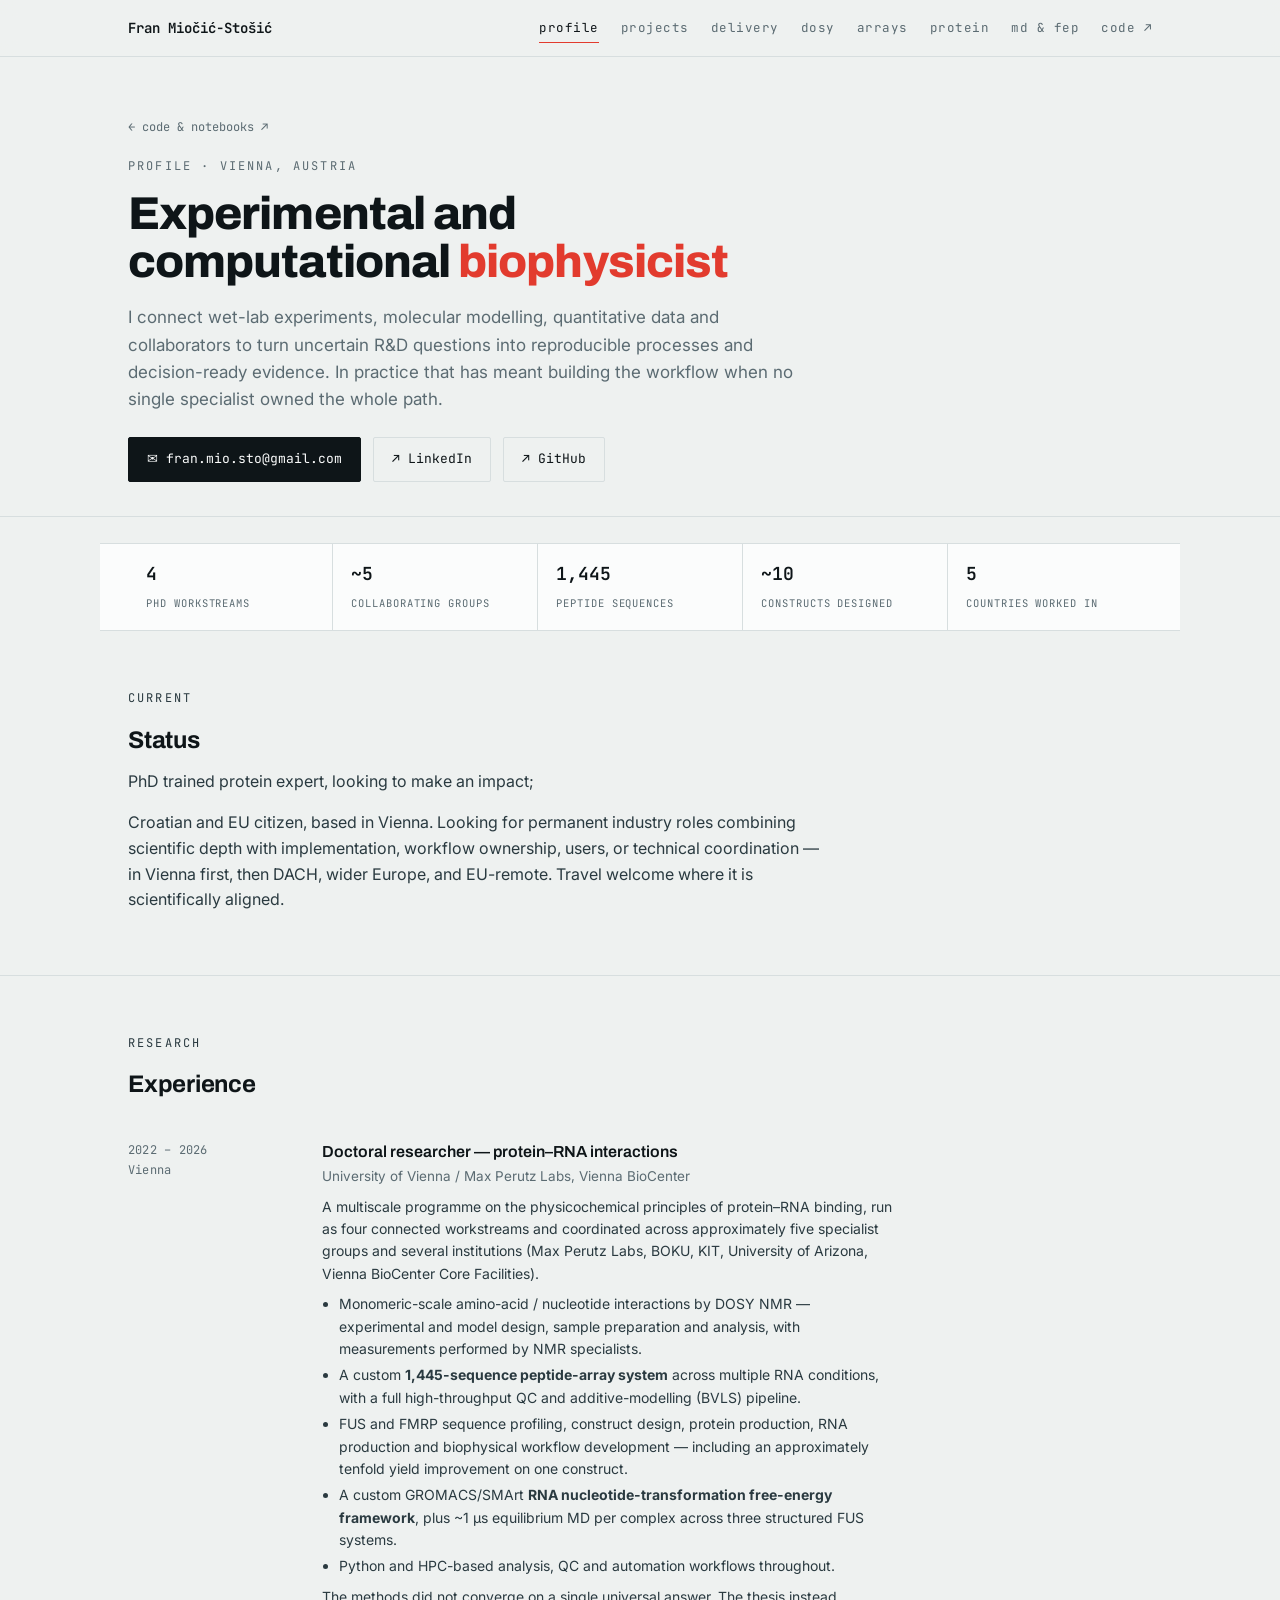
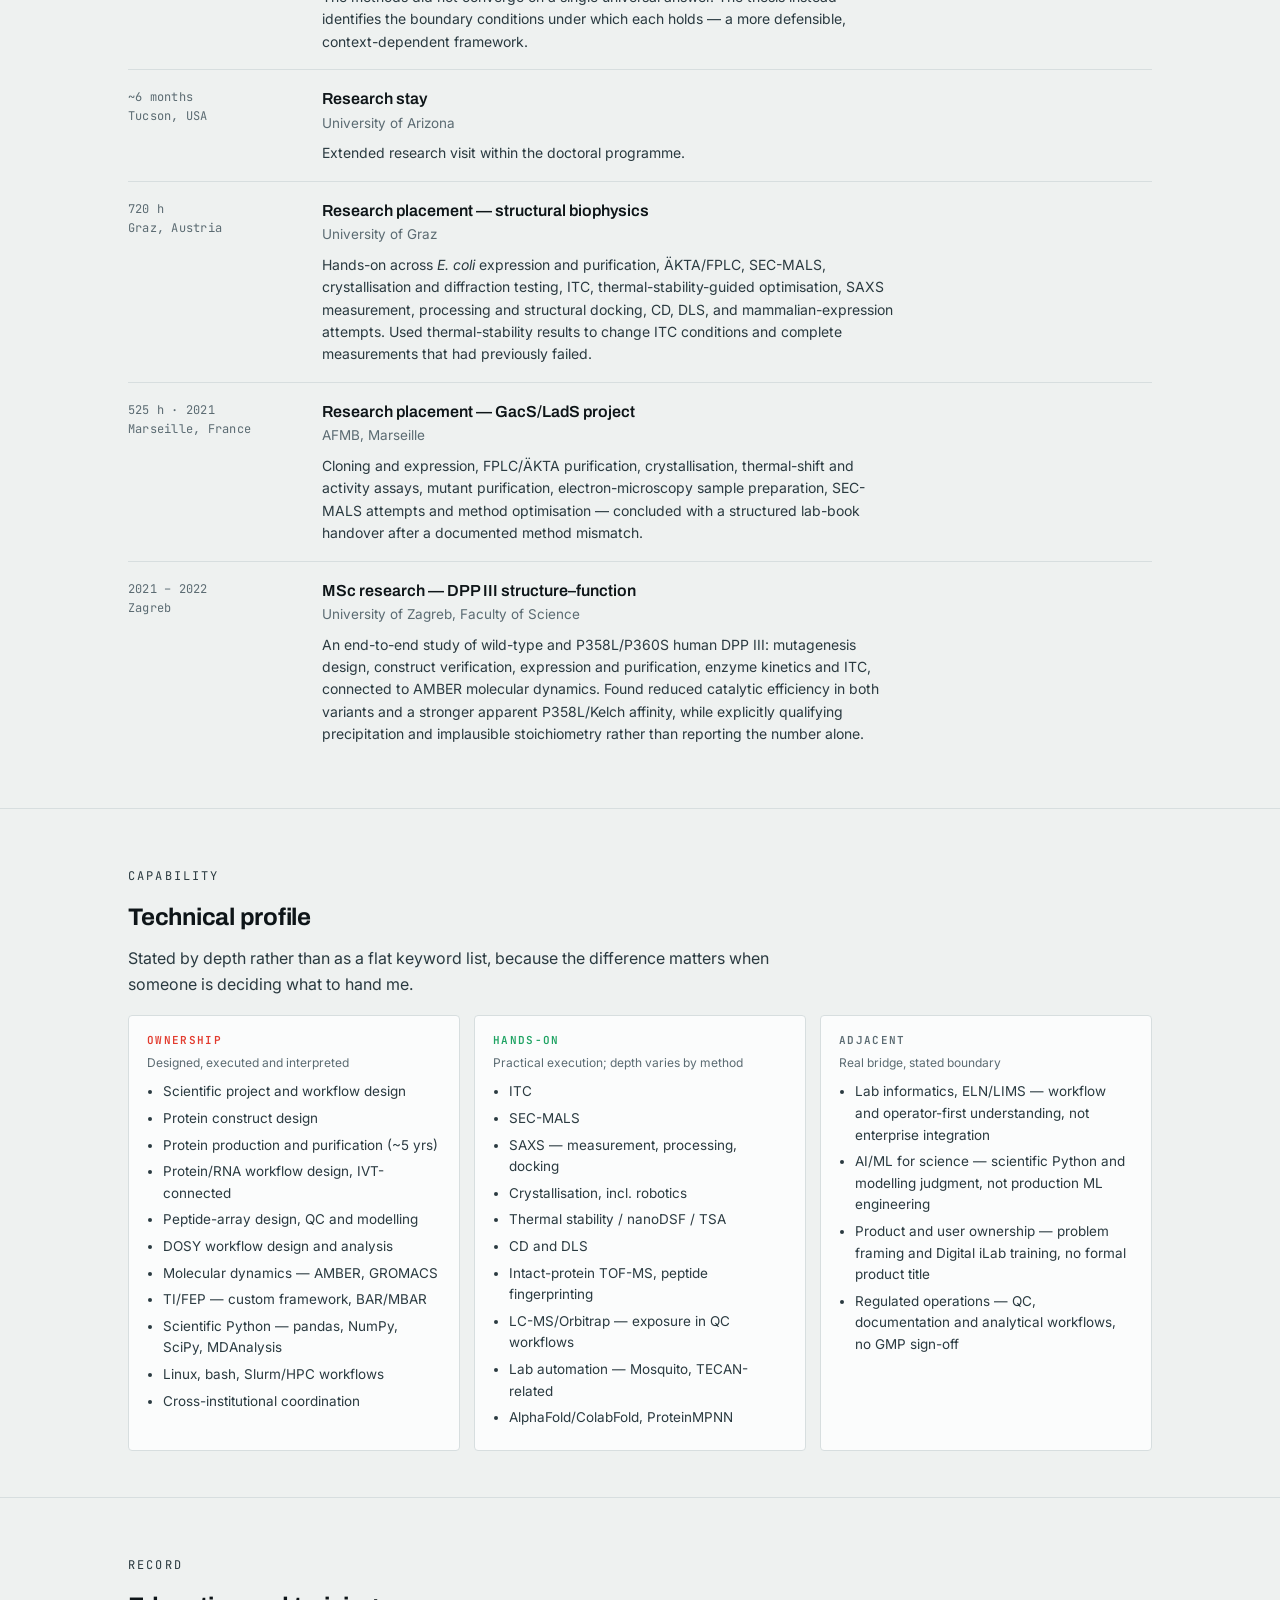
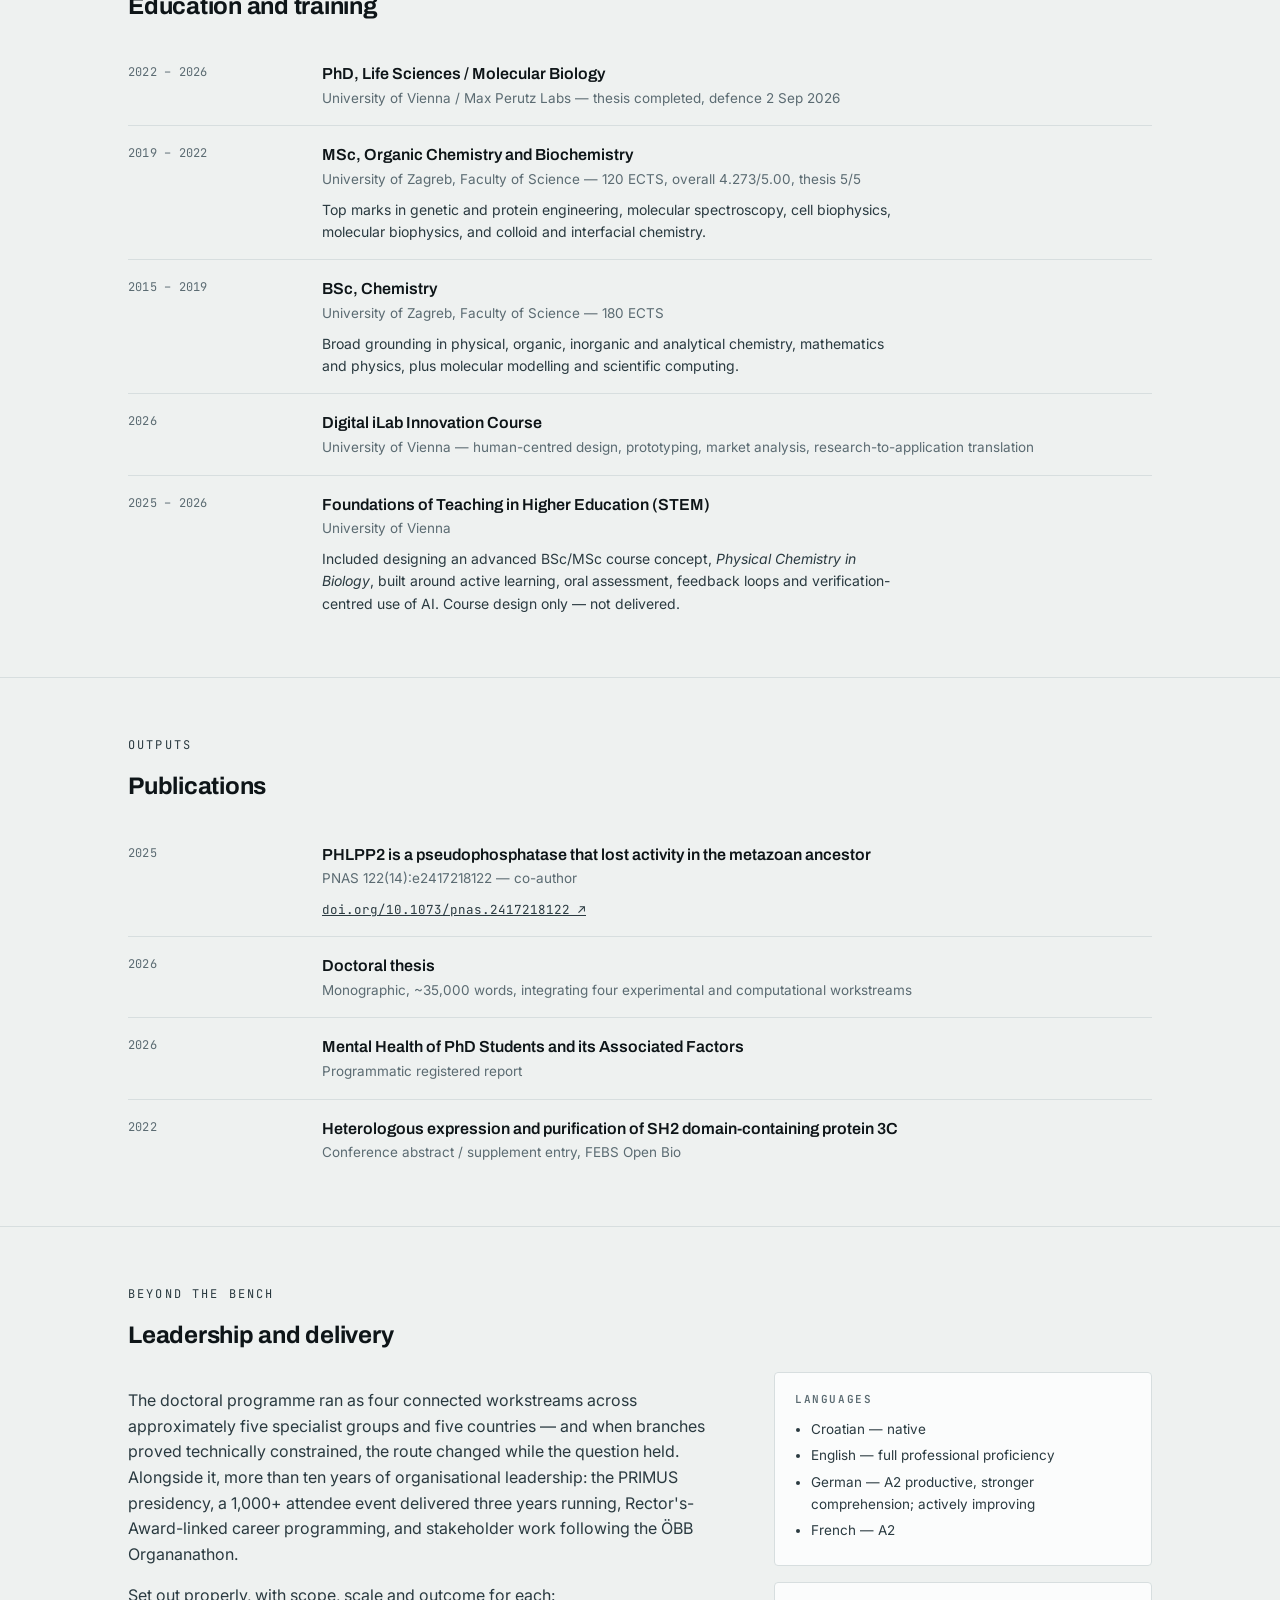
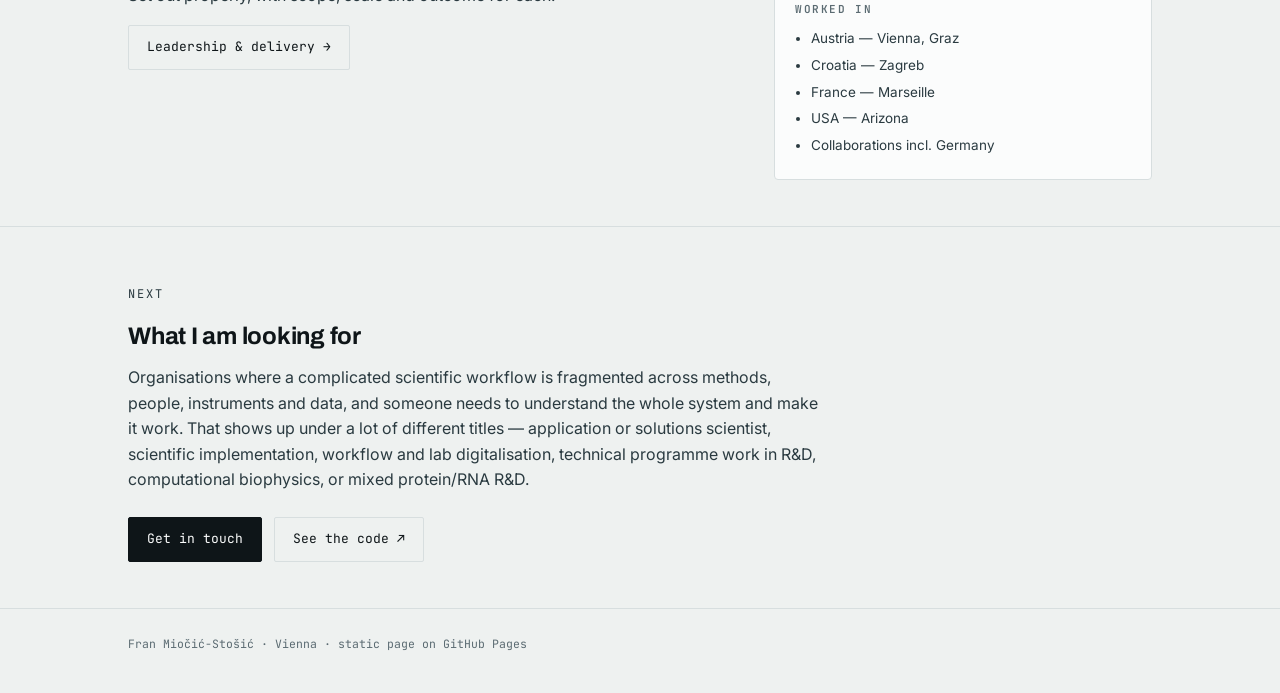
==== commit b9012e6c: "Update index.html" ====
--- a/index.html
+++ b/index.html
@@ -75,7 +75,7 @@
 <section class="section"><div class="wrap">
   <p class="eyebrow">Current</p>
   <h2>Status</h2>
-  <p style="margin-top:10px">PhD candidate in Life Sciences / Molecular Biology at the University of Vienna and Max Perutz Labs, Vienna BioCenter. Thesis completed May 2026; <strong>defence scheduled for 2 September 2026</strong>; degree pending until formally awarded.</p>
+  <p style="margin-top:10px">PhD trained protein expert, looking to make an impact;
   <p>Croatian and EU citizen, based in Vienna. Looking for permanent industry roles combining scientific depth with implementation, workflow ownership, users, or technical coordination — in Vienna first, then DACH, wider Europe, and EU-remote. Travel welcome where it is scientifically aligned.</p>
 </div></section>
 
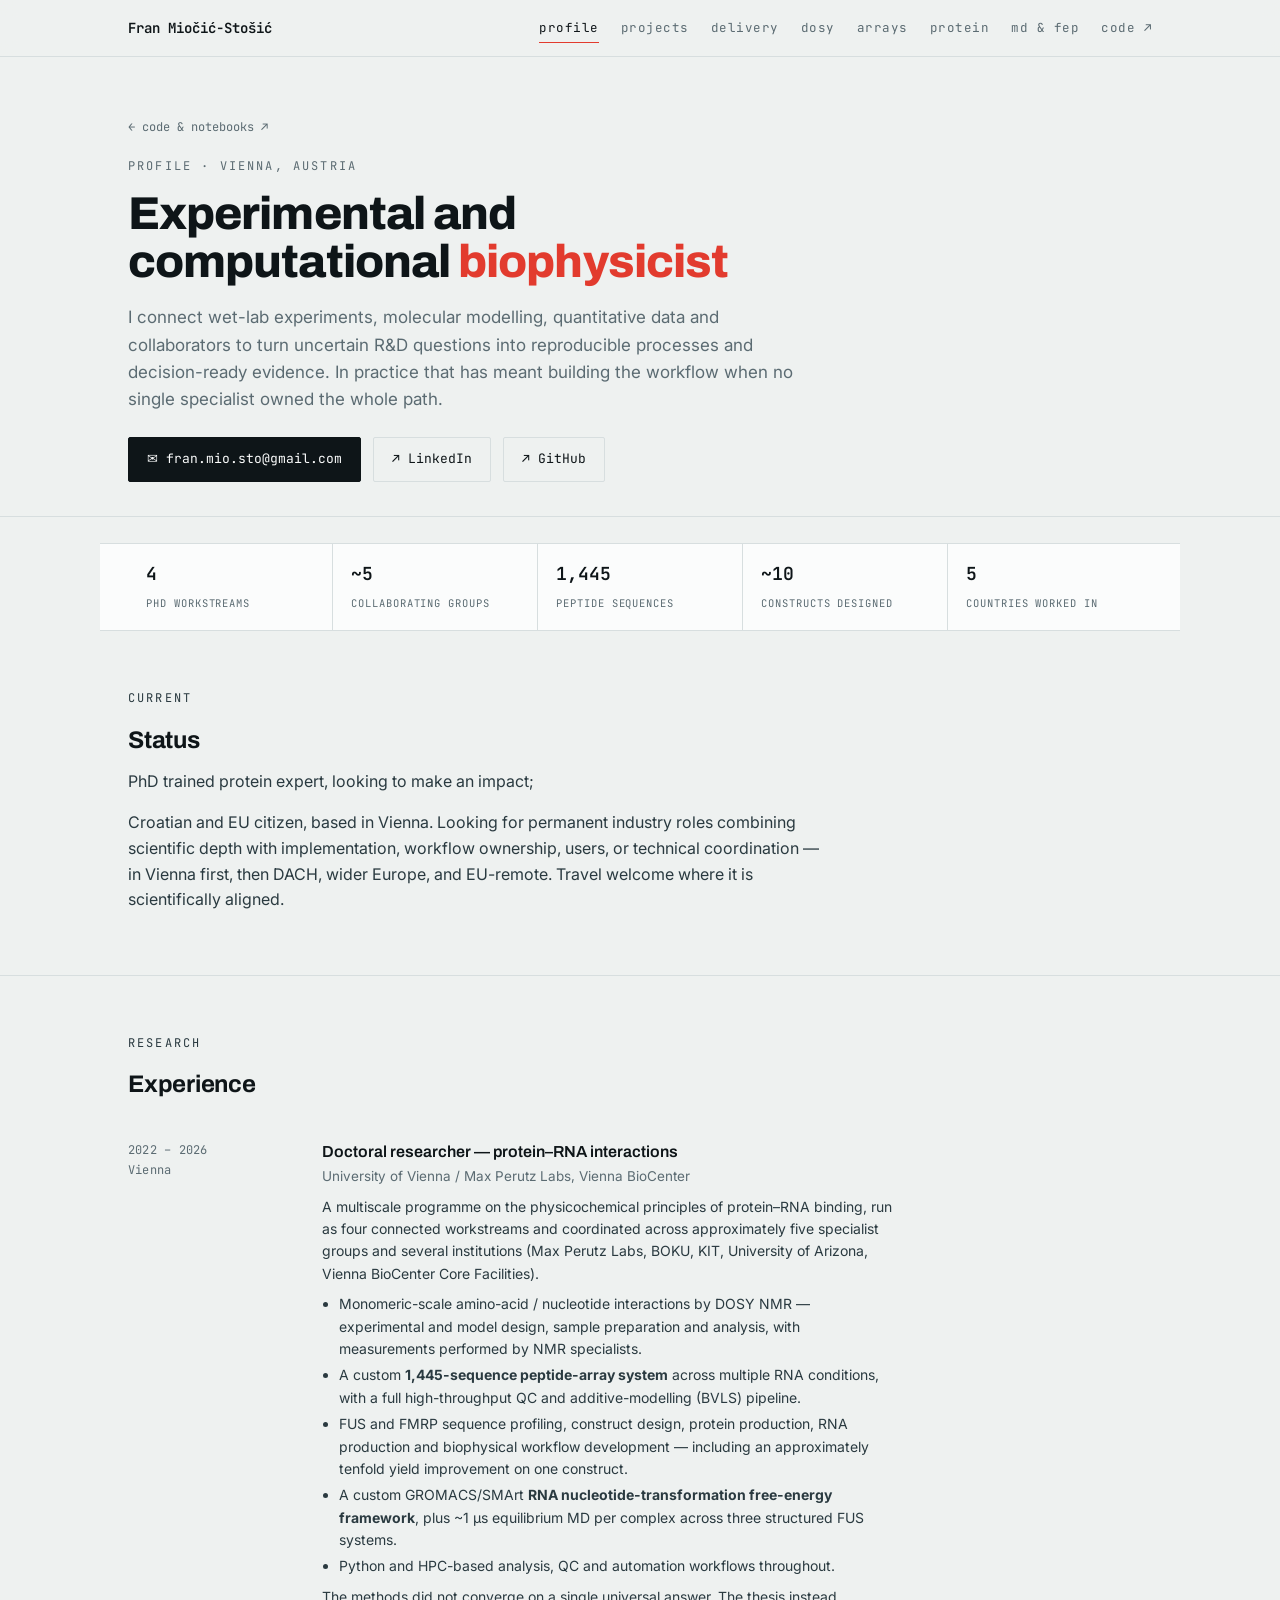
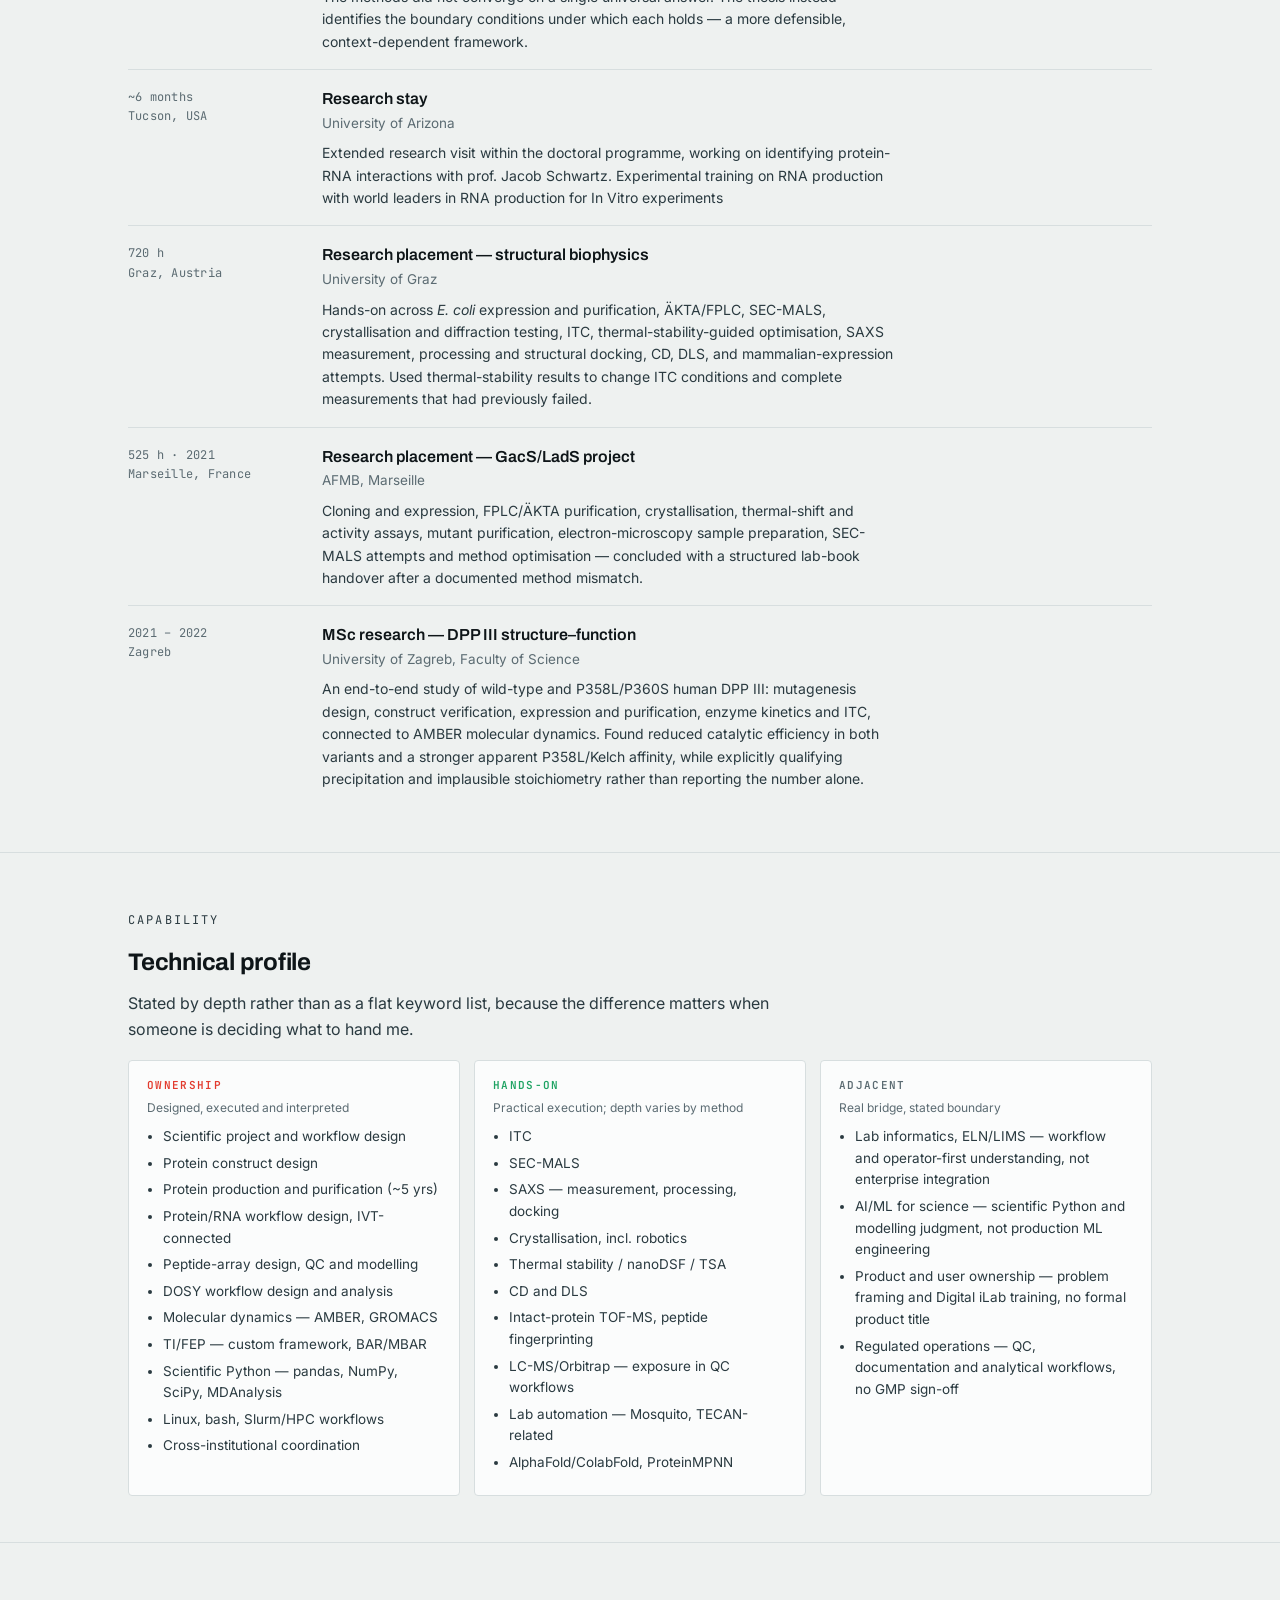
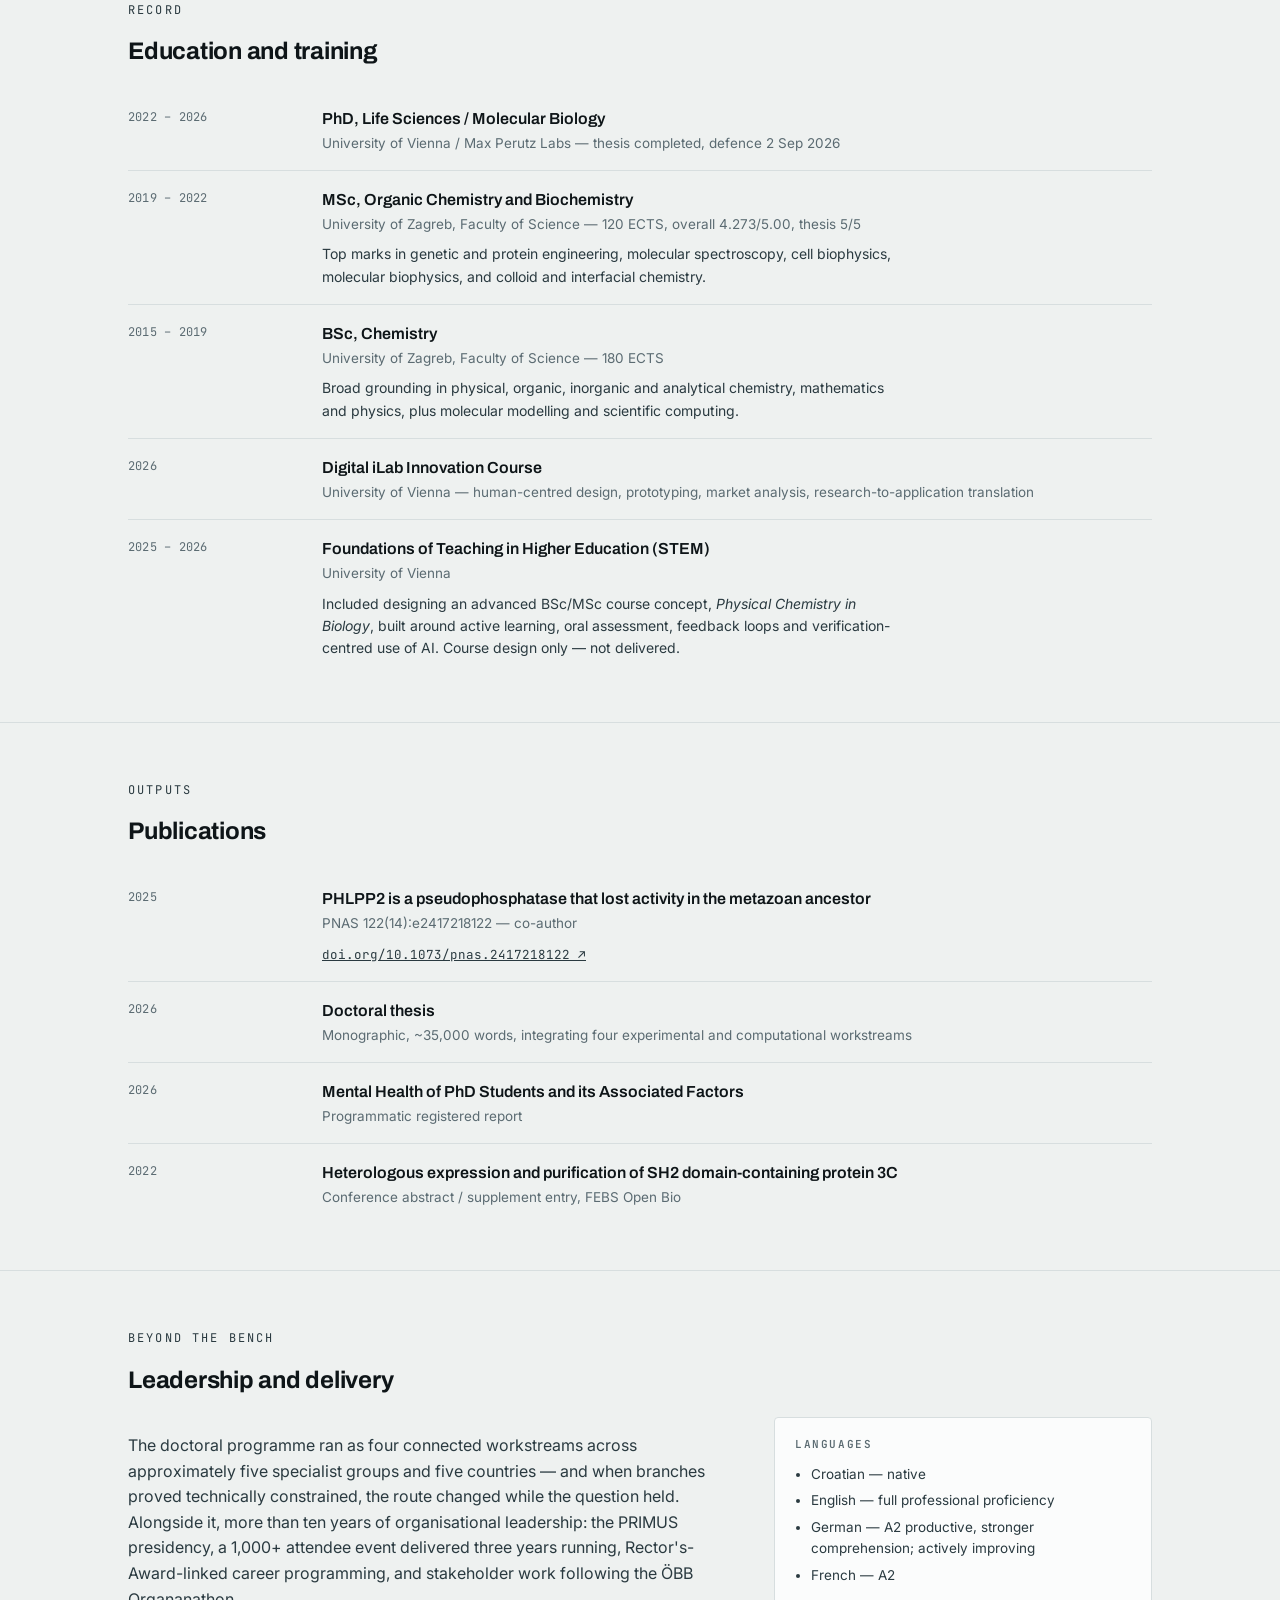
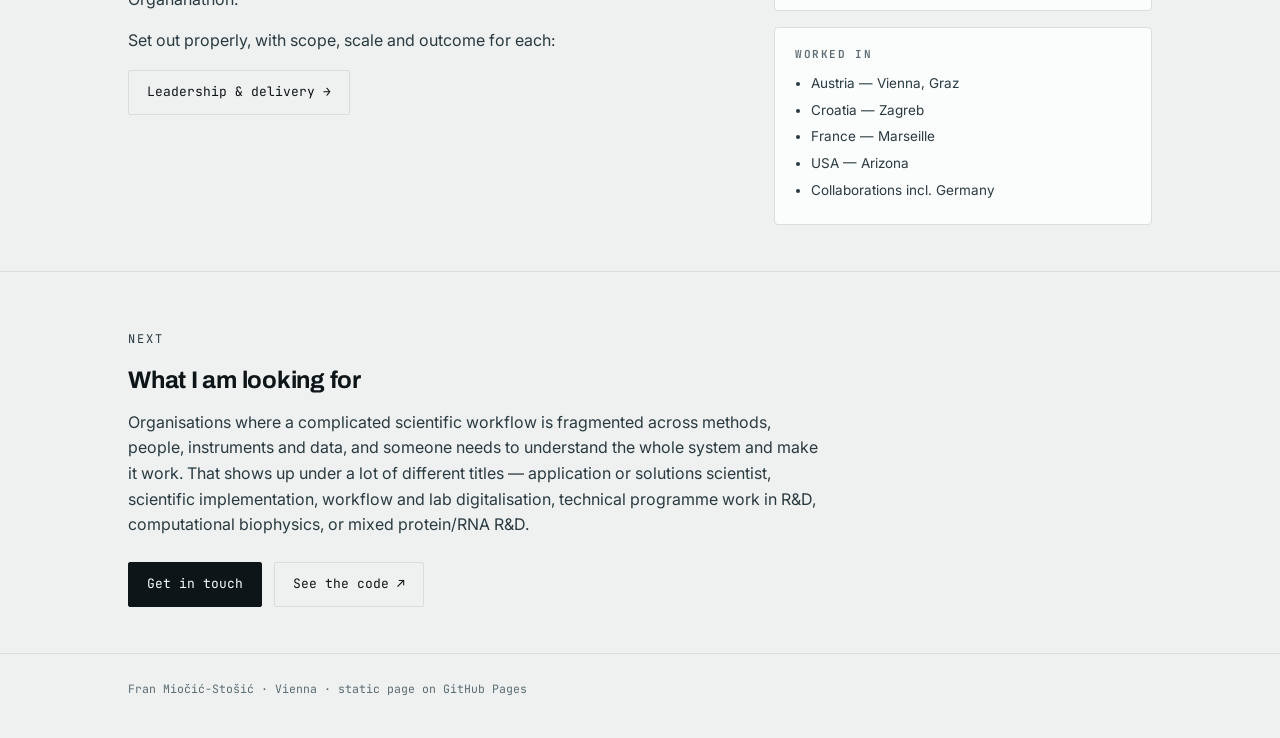
==== commit fdbee9ba: "Update index.html" ====
--- a/index.html
+++ b/index.html
@@ -75,7 +75,7 @@
 <section class="section"><div class="wrap">
   <p class="eyebrow">Current</p>
   <h2>Status</h2>
-  <p style="margin-top:10px">PhD trained protein expert, looking to make an impact;
+  <p style="margin-top:10px">PhD trained protein expert, looking to make an impact;</p>
   <p>Croatian and EU citizen, based in Vienna. Looking for permanent industry roles combining scientific depth with implementation, workflow ownership, users, or technical coordination — in Vienna first, then DACH, wider Europe, and EU-remote. Travel welcome where it is scientifically aligned.</p>
 </div></section>
 
@@ -108,7 +108,7 @@
       <div class="cv-what">
         <b>Research stay</b>
         <div class="where">University of Arizona</div>
-        <p>Extended research visit within the doctoral programme.</p>
+        <p>Extended research visit within the doctoral programme, working on identifying protein-RNA interactions with prof. Jacob Schwartz. Experimental training on RNA production with world leaders in RNA production for In Vitro experiments</p>
       </div>
     </div>
 
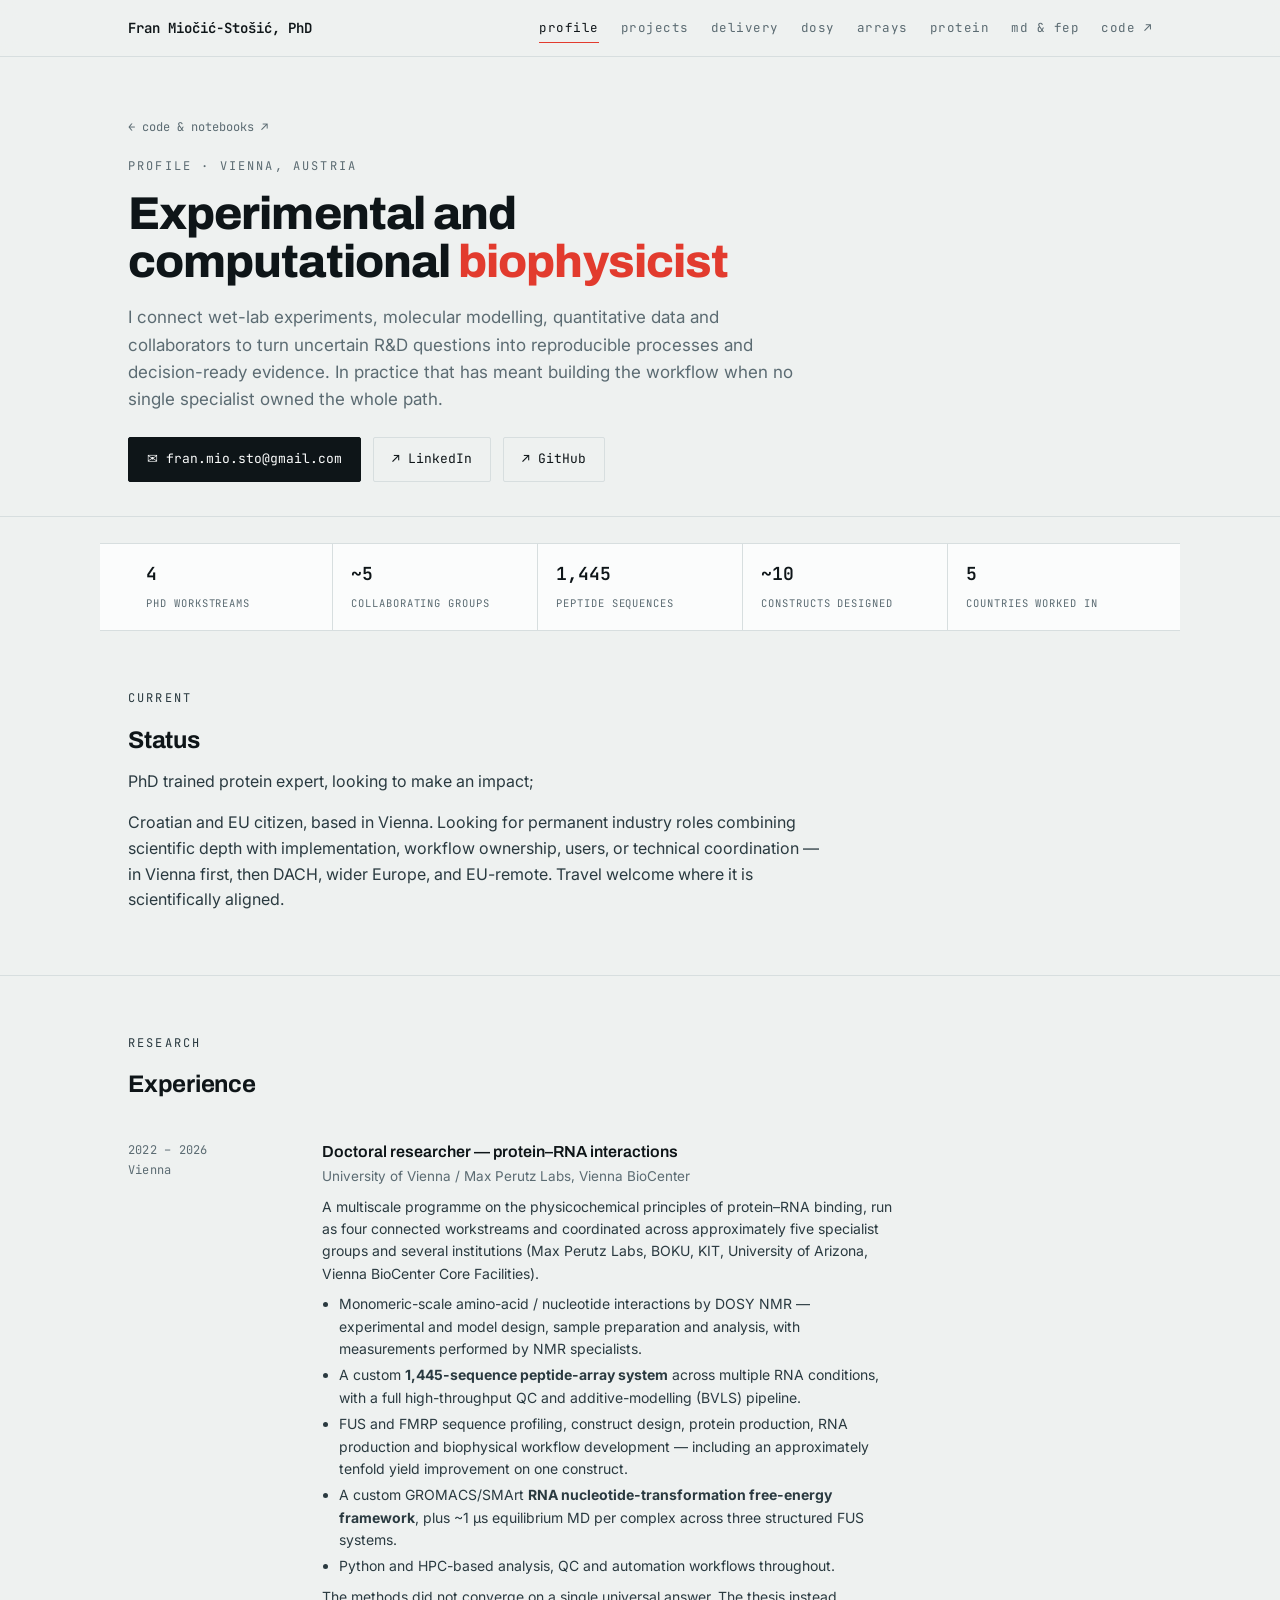
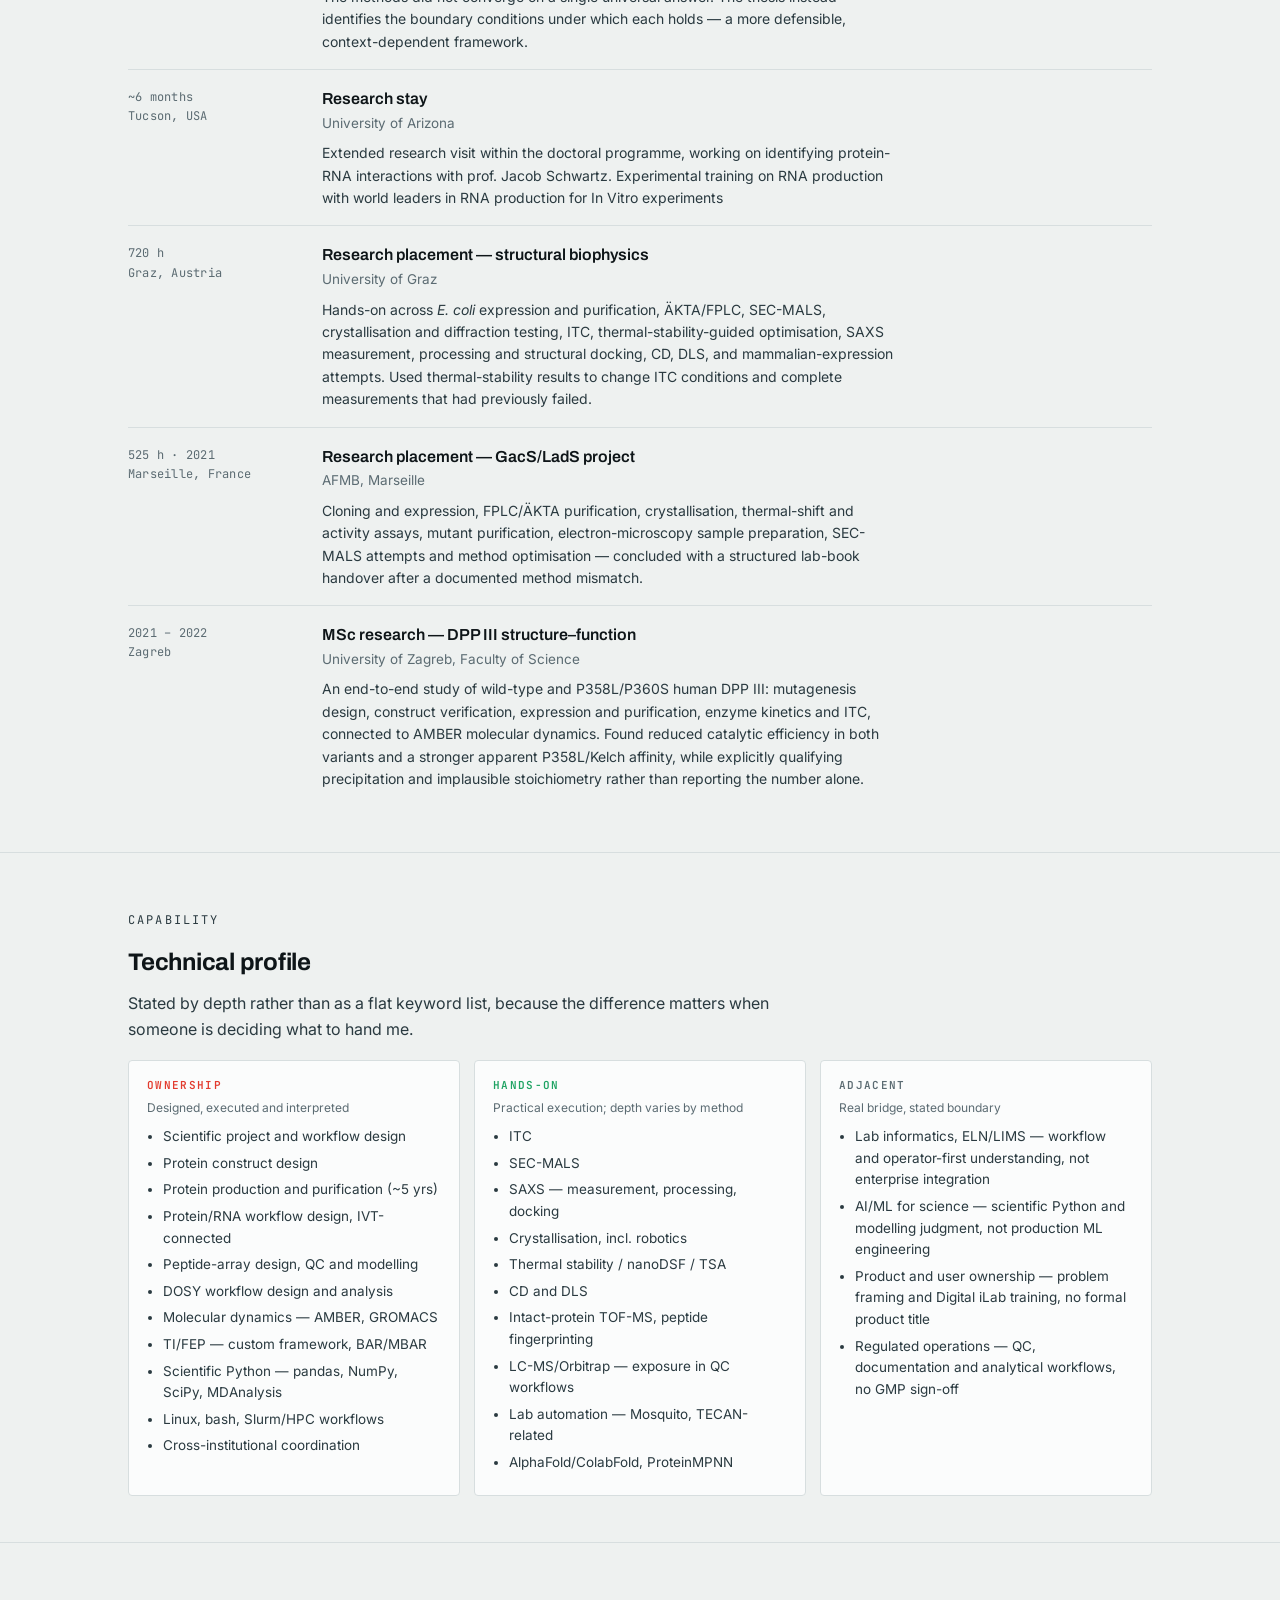
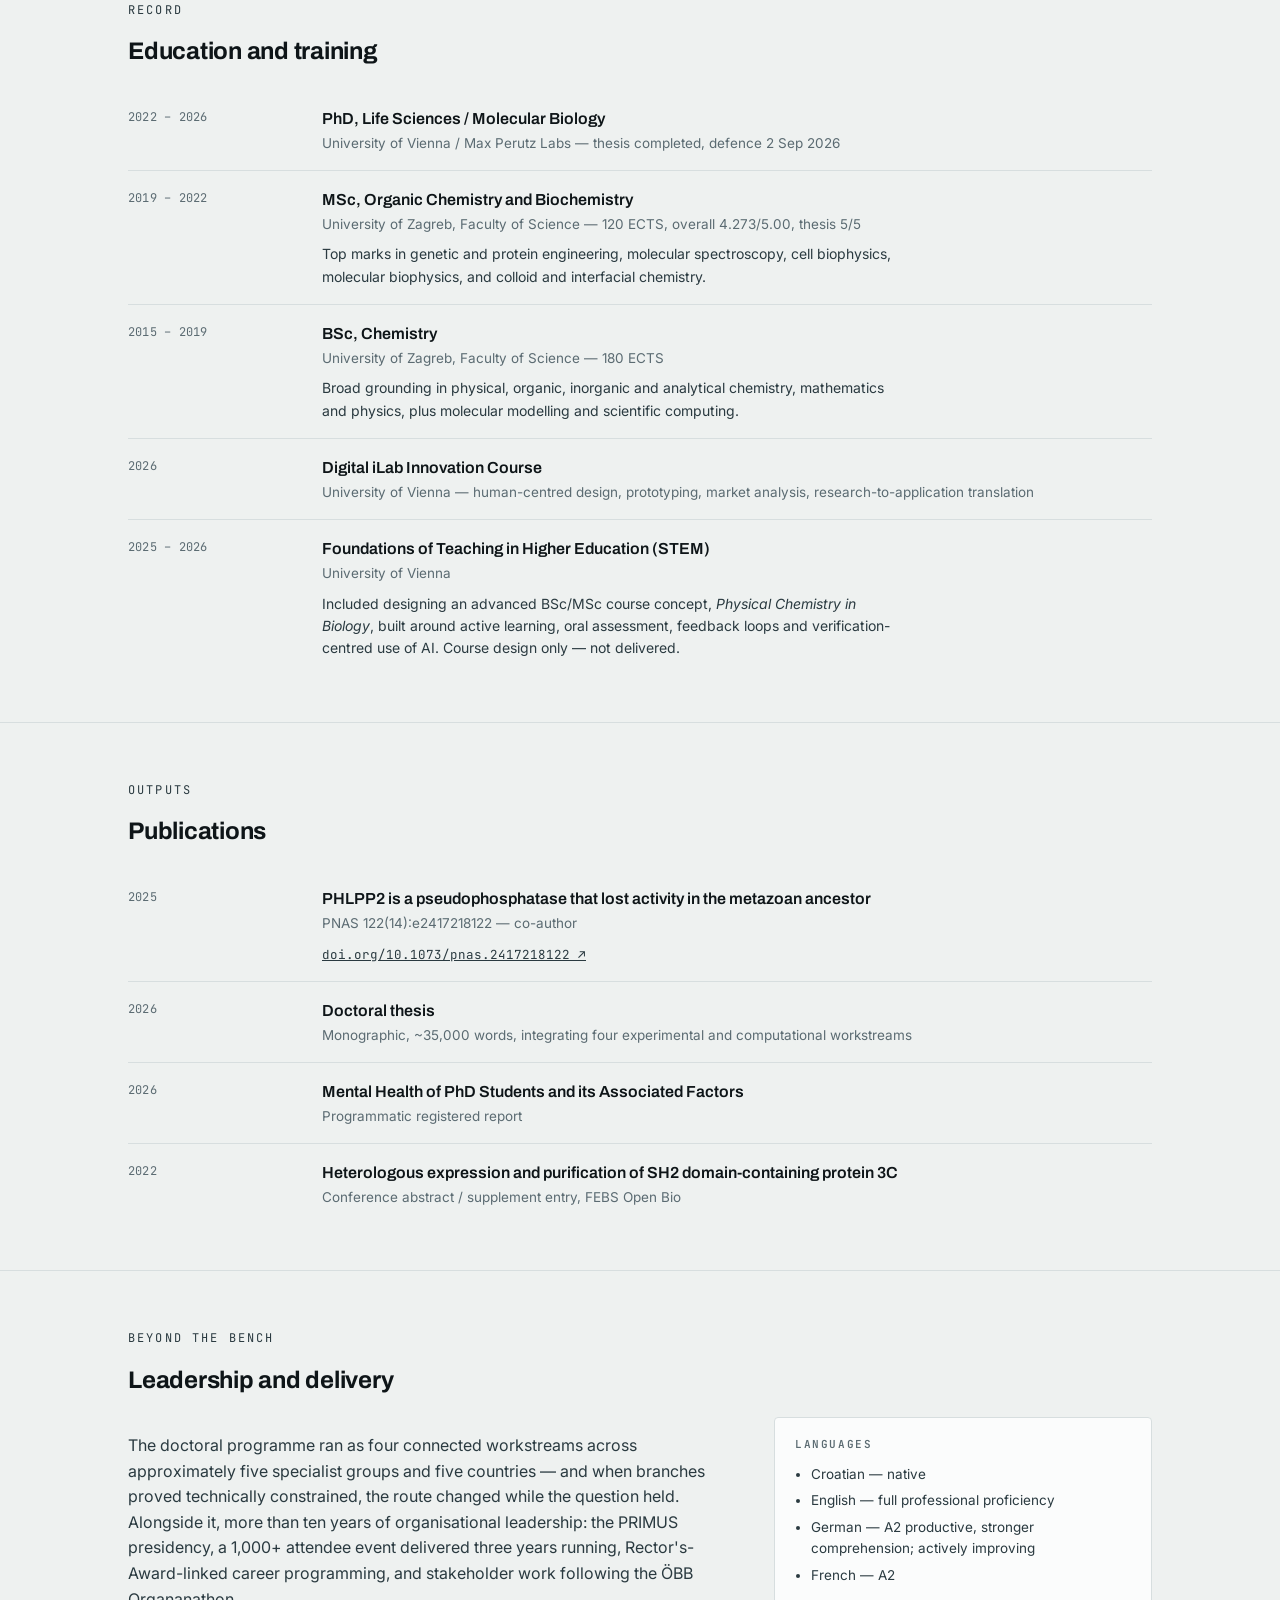
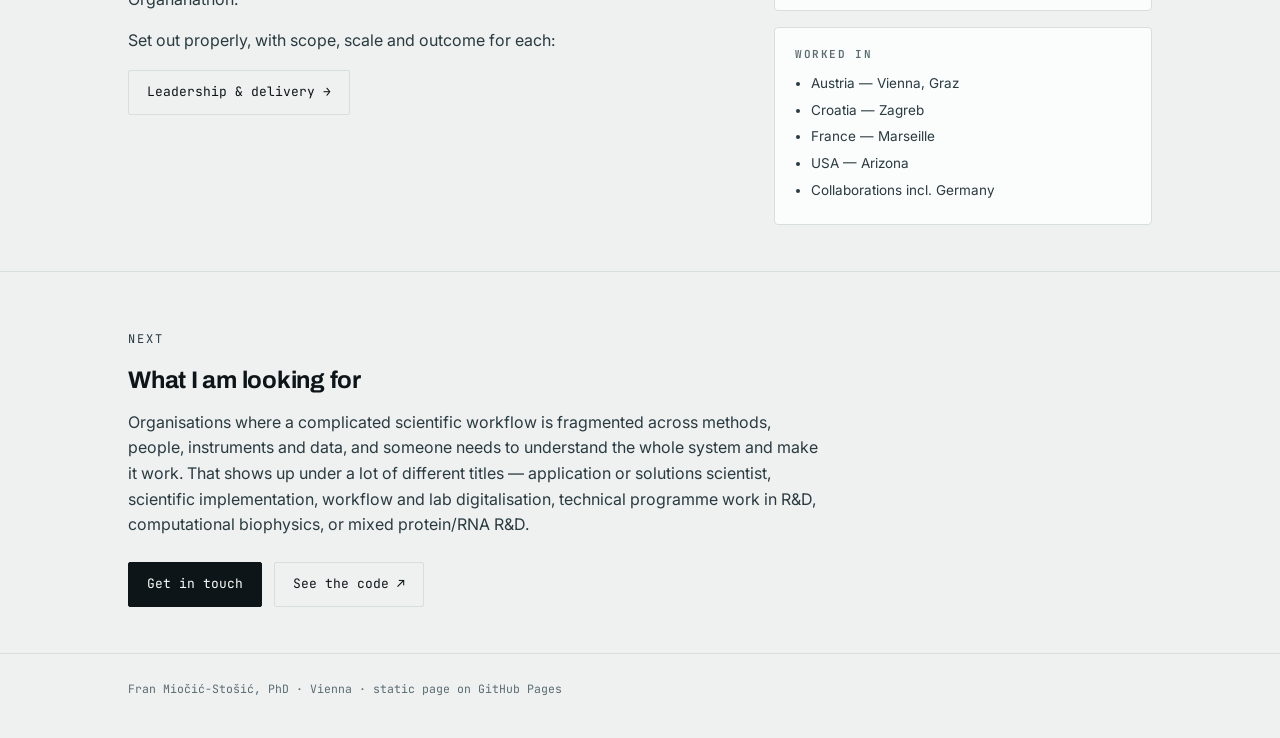
==== commit 050f9b97: "Add PhD after name across the site Co-Authored-By: Claude Sonnet 5.5 <noreply@anthropic.com> Claude-" ====
--- a/index.html
+++ b/index.html
@@ -3,7 +3,7 @@
 <head>
 <meta charset="utf-8">
 <meta name="viewport" content="width=device-width, initial-scale=1">
-<title>Profile — Fran Miočić-Stošić</title>
+<title>Profile — Fran Miočić-Stošić, PhD</title>
 <meta name="description" content="Experimental and computational biophysicist, Vienna. Protein–RNA workflows across wet lab, molecular simulation, and quantitative analysis.">
 <link rel="preconnect" href="https://fonts.googleapis.com">
 <link rel="preconnect" href="https://fonts.gstatic.com" crossorigin>
@@ -37,7 +37,7 @@
 <body>
 
 <div class="topbar"><div class="wrap">
-  <a class="brandmark" href="index.html">Fran Miočić-Stošić</a>
+  <a class="brandmark" href="index.html">Fran Miočić-Stošić, PhD</a>
   <nav class="navlinks">
     <a class="here" href="index.html">profile</a>
     <a href="projects.html">projects</a>
@@ -313,6 +313,6 @@
 
 </main>
 
-<footer><div class="wrap">Fran Miočić-Stošić · Vienna · static page on GitHub Pages</div></footer>
+<footer><div class="wrap">Fran Miočić-Stošić, PhD · Vienna · static page on GitHub Pages</div></footer>
 </body>
 </html>
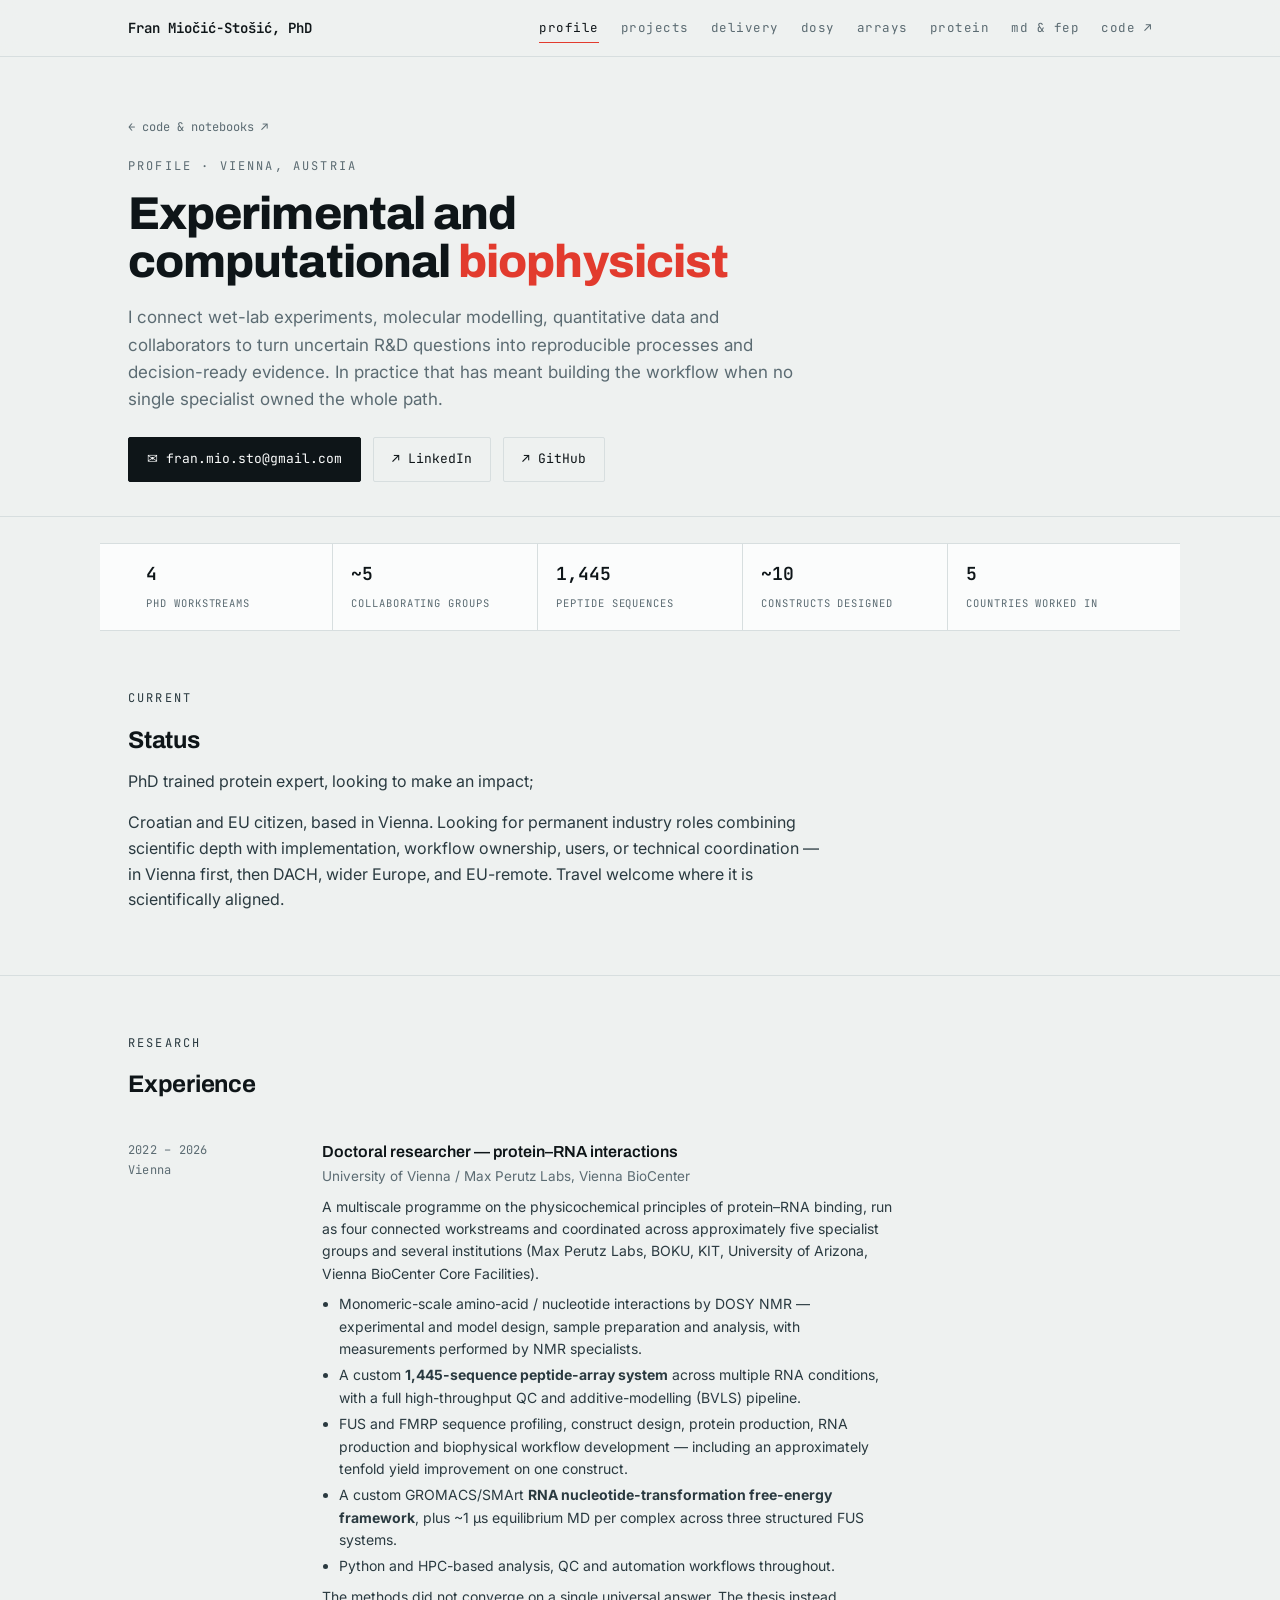
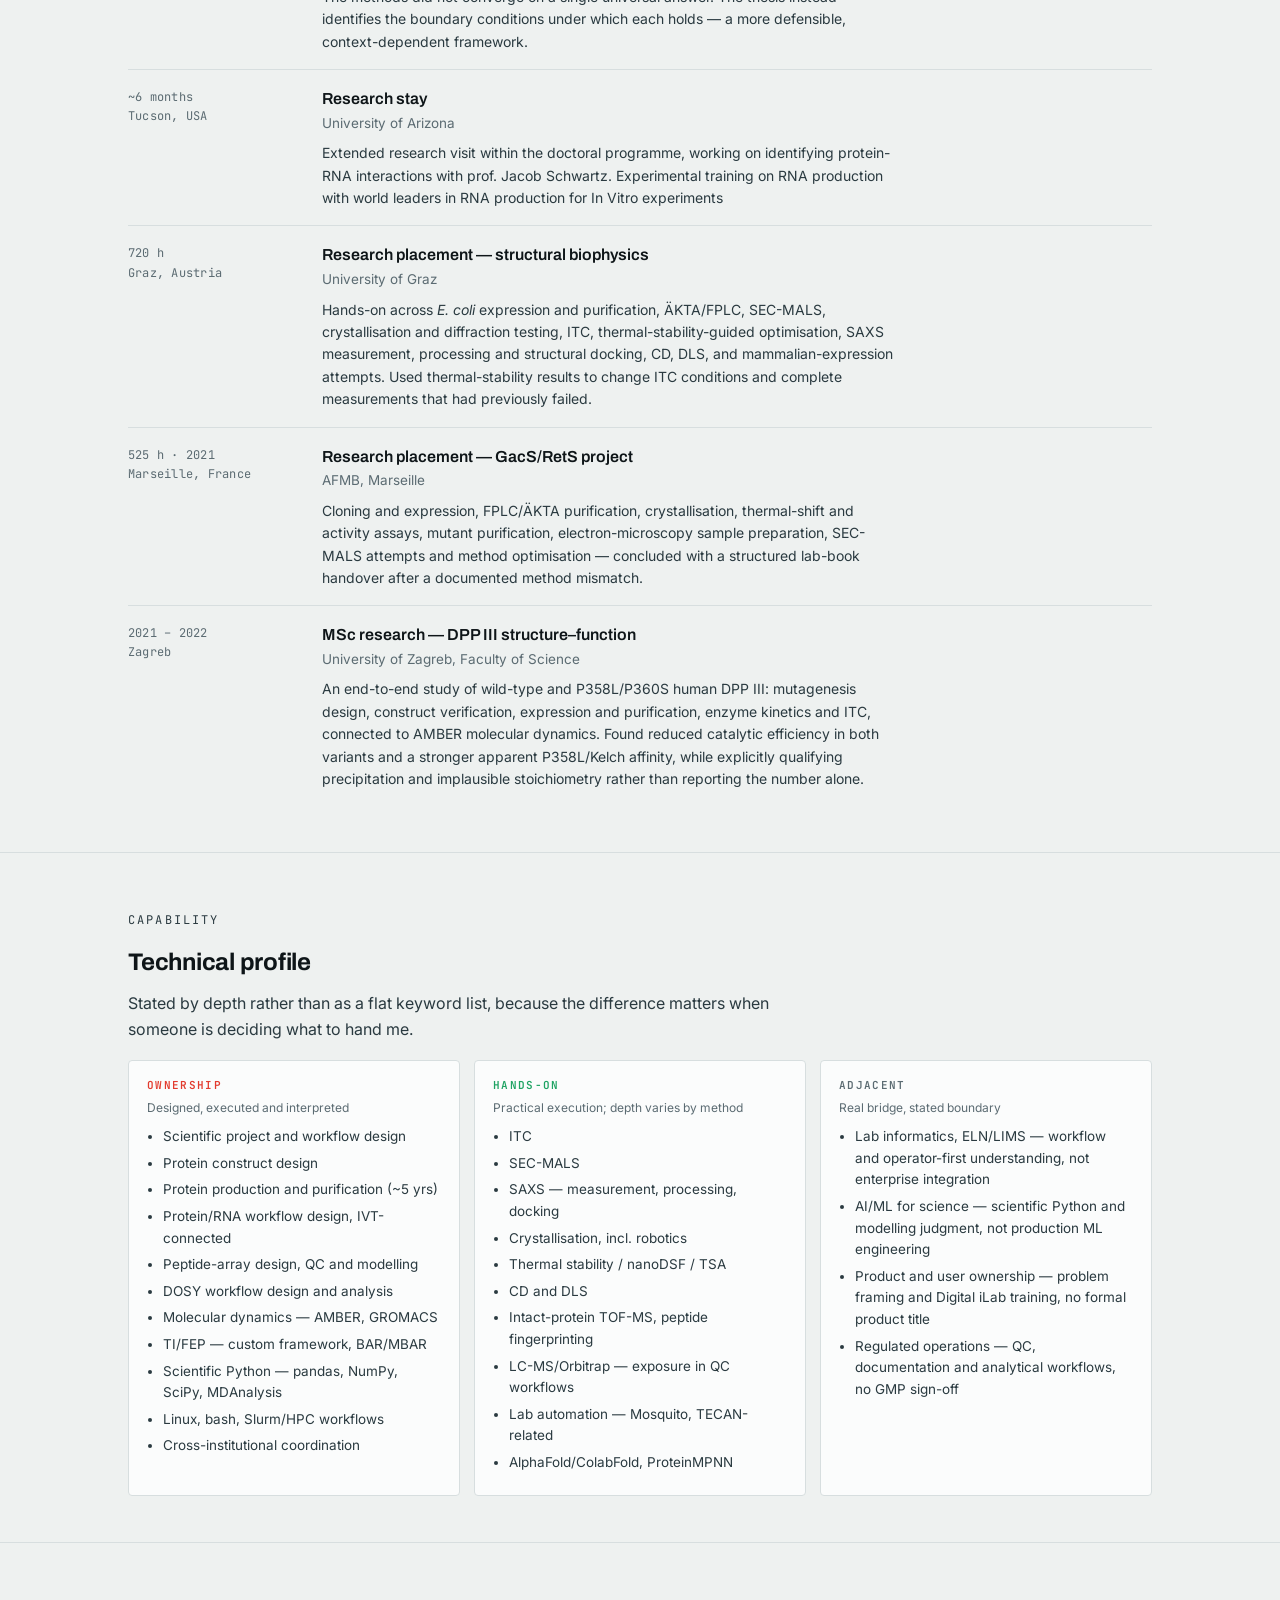
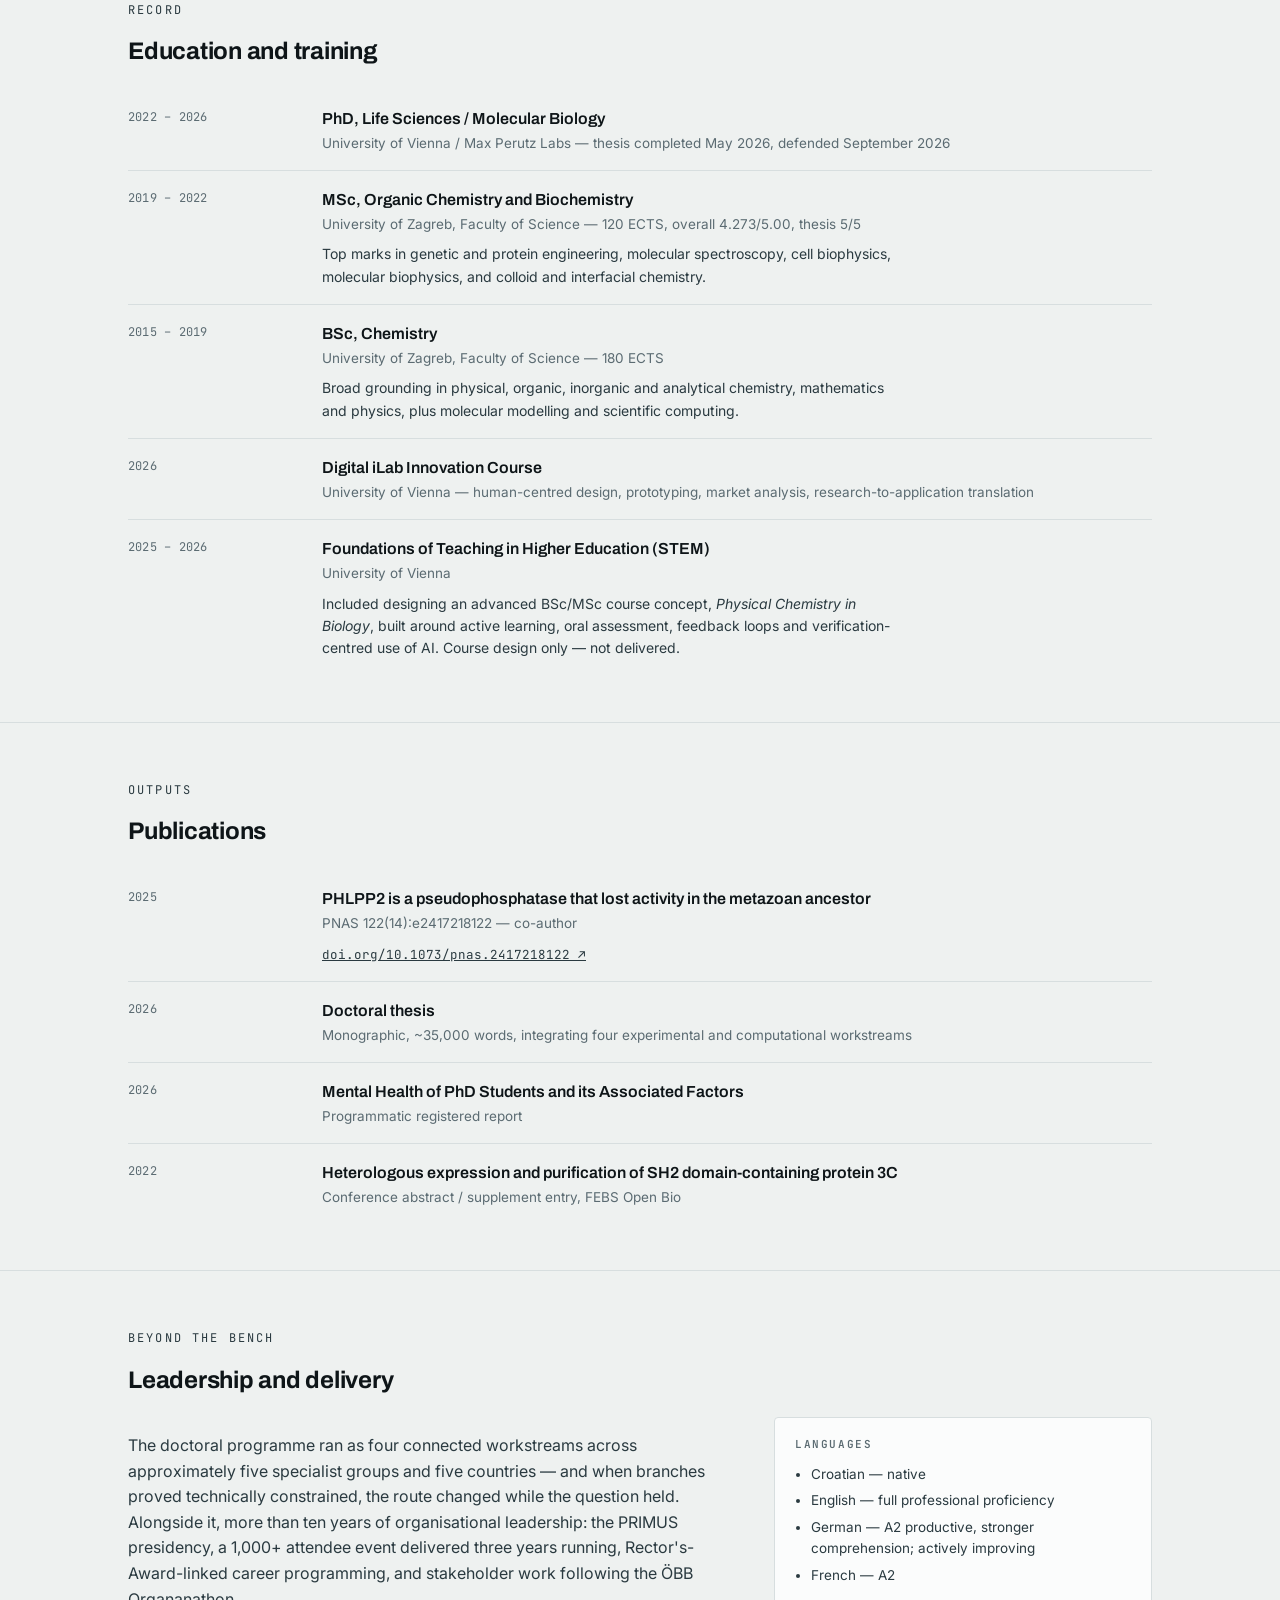
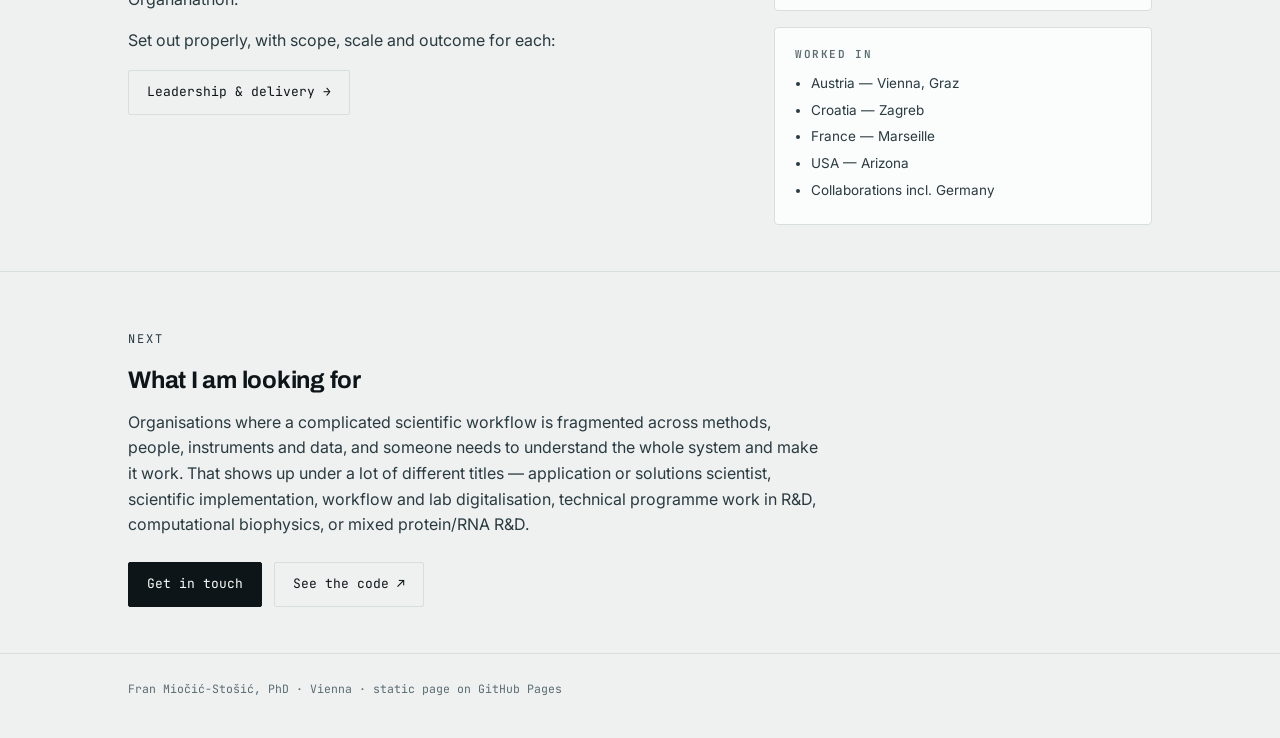
==== commit 8c5d1731: "Correct PhD status, Marseille project name, and stray figure comments - PhD line: thesis completed M" ====
--- a/index.html
+++ b/index.html
@@ -124,7 +124,7 @@
     <div class="cv-row">
       <div class="cv-when">525 h · 2021<br>Marseille, France</div>
       <div class="cv-what">
-        <b>Research placement — GacS/LadS project</b>
+        <b>Research placement — GacS/RetS project</b>
         <div class="where">AFMB, Marseille</div>
         <p>Cloning and expression, FPLC/ÄKTA purification, crystallisation, thermal-shift and activity assays, mutant purification, electron-microscopy sample preparation, SEC-MALS attempts and method optimisation — concluded with a structured lab-book handover after a documented method mismatch.</p>
       </div>
@@ -204,7 +204,7 @@
     <div class="cv-row">
       <div class="cv-when">2022 – 2026</div>
       <div class="cv-what"><b>PhD, Life Sciences / Molecular Biology</b>
-        <div class="where">University of Vienna / Max Perutz Labs — thesis completed, defence 2 Sep 2026</div></div>
+        <div class="where">University of Vienna / Max Perutz Labs — thesis completed May 2026, defended September 2026</div></div>
     </div>
     <div class="cv-row">
       <div class="cv-when">2019 – 2022</div>
